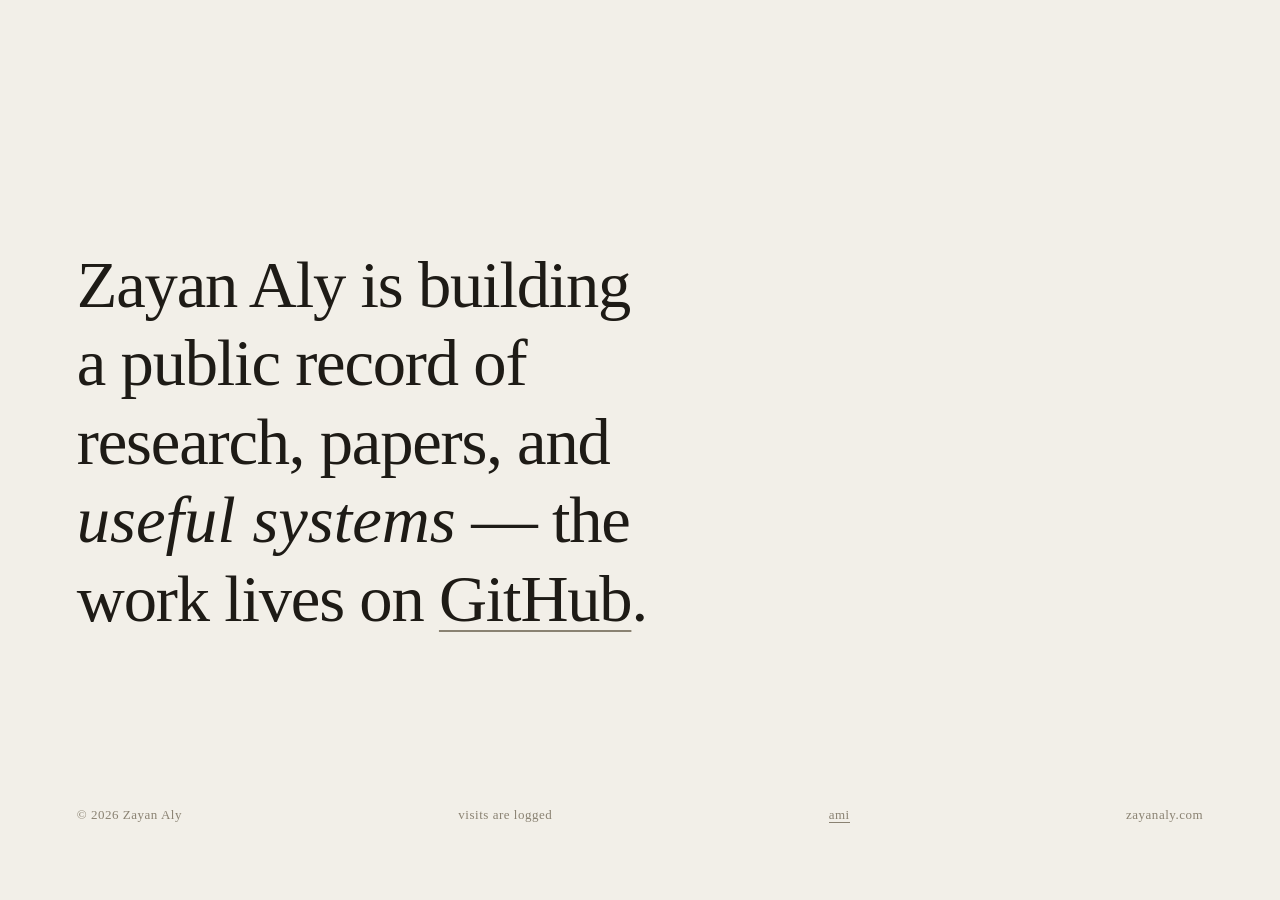
==== index.html @ f7b9f86f "Add discreet footer link to AMI portal Co-Authored-By: Claude Fable 5 <noreply@anthropic.com>" ====
<!DOCTYPE html>
<html lang="en">
<head>
  <meta charset="utf-8">
  <meta name="viewport" content="width=device-width, initial-scale=1">
  <meta name="theme-color" content="#f2efe8" media="(prefers-color-scheme: light)">
  <meta name="theme-color" content="#161411" media="(prefers-color-scheme: dark)">
  <meta name="description" content="Zayan Aly — a public record of research, papers, and useful systems.">
  <meta property="og:title" content="Zayan Aly">
  <meta property="og:description" content="A public record of research, papers, and useful systems.">
  <meta property="og:type" content="website">
  <meta property="og:url" content="https://zayanaly.com/">
  <meta property="og:image" content="https://zayanaly.com/og.png">
  <meta name="twitter:card" content="summary_large_image">
  <meta name="twitter:title" content="Zayan Aly">
  <meta name="twitter:description" content="A public record of research, papers, and useful systems.">
  <meta name="twitter:image" content="https://zayanaly.com/og.png">
  <link rel="canonical" href="https://zayanaly.com/">
  <link rel="icon" href="favicon.svg" type="image/svg+xml">
  <link rel="stylesheet" href="styles.css">
  <title>Zayan Aly</title>
</head>
<body>
  <main>
    <h1 class="sentence">Zayan Aly is building a public record of research, papers, and <em>useful&nbsp;systems</em> — the work lives on <a href="https://github.com/zayanaly">GitHub</a>.</h1>
  </main>
  <footer>
    <span>© 2026 Zayan Aly</span>
    <span>visits are logged</span>
    <span><a href="https://ami.zayanaly.workers.dev">ami</a></span>
    <span>zayanaly.com</span>
  </footer>
  <script data-goatcounter="https://zayanaly.goatcounter.com/count"
          async src="//gc.zgo.at/count.js"></script>
  <script>
    if (navigator.sendBeacon) {
      navigator.sendBeacon('https://zayanaly-visits.zayanaly.workers.dev/hit',
        JSON.stringify({ page: location.pathname, ref: document.referrer }));
    }
  </script>
</body>
</html>
---- styles.css ----
:root {
  --paper: #f2efe8;
  --ink: #1e1b16;
  --faint: #8a8272;
  --accent: #8c4a2f;
}

@media (prefers-color-scheme: dark) {
  :root {
    --paper: #161411;
    --ink: #e9e4d8;
    --faint: #7d7666;
    --accent: #d08a5f;
  }
}

* {
  margin: 0;
  box-sizing: border-box;
}

::selection {
  background: var(--accent);
  color: var(--paper);
}

body {
  min-height: 100svh;
  display: grid;
  grid-template-rows: 1fr auto;
  background: var(--paper);
  color: var(--ink);
  font-family: ui-serif, "Iowan Old Style", "Palatino Linotype", Palatino, Georgia, serif;
  padding: clamp(1.75rem, 6vw, 5rem);
  -webkit-font-smoothing: antialiased;
}

main {
  align-self: center;
}

.sentence {
  font-size: clamp(2rem, 5.2vw, 4.4rem);
  line-height: 1.18;
  letter-spacing: -0.018em;
  font-weight: 400;
  max-width: 22ch;
  text-wrap: balance;
}

.sentence em {
  font-style: italic;
  letter-spacing: 0;
}

.sentence a {
  color: inherit;
  text-decoration-line: underline;
  text-decoration-thickness: 0.035em;
  text-underline-offset: 0.14em;
  text-decoration-color: var(--faint);
  transition: color 0.25s ease, text-decoration-color 0.25s ease;
}

.sentence a:hover {
  color: var(--accent);
  text-decoration-color: var(--accent);
}

footer {
  display: flex;
  justify-content: space-between;
  gap: 1rem;
  font-size: 0.8125rem;
  letter-spacing: 0.04em;
  color: var(--faint);
}

footer a {
  color: inherit;
  text-decoration: none;
  border-bottom: 1px solid var(--faint);
  transition: color 0.25s ease, border-color 0.25s ease;
}

footer a:hover {
  color: var(--accent);
  border-color: var(--accent);
}
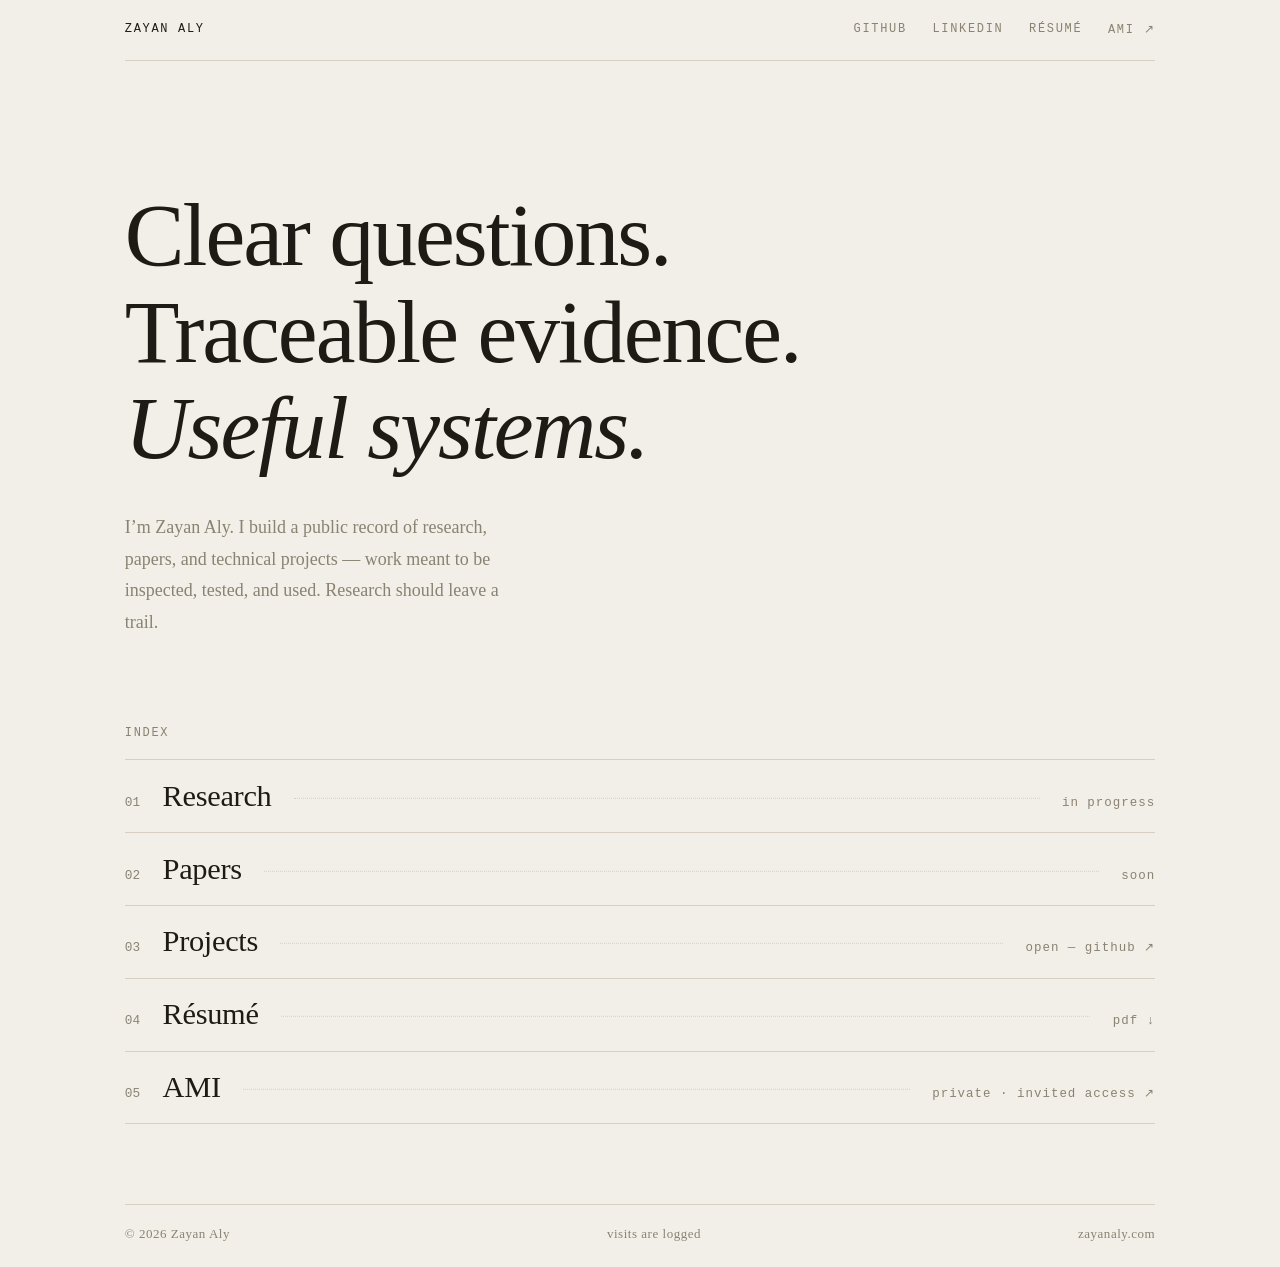
==== commit dff96a21: "Expand to editorial index page; add CV, LinkedIn, AMI links" ====
--- a/index.html
+++ b/index.html
@@ -21,13 +21,35 @@
   <title>Zayan Aly</title>
 </head>
 <body>
+  <header>
+    <span class="mono name">Zayan Aly</span>
+    <nav class="mono" aria-label="Main links">
+      <a href="https://github.com/zayanaly">GitHub</a>
+      <a href="https://www.linkedin.com/in/zayanaly/">LinkedIn</a>
+      <a href="cv.pdf">Résumé</a>
+      <a href="https://ami.zayanaly.workers.dev">AMI ↗</a>
+    </nav>
+  </header>
+
   <main>
-    <h1 class="sentence">Zayan Aly is building a public record of research, papers, and <em>useful&nbsp;systems</em> — the work lives on <a href="https://github.com/zayanaly">GitHub</a>.</h1>
+    <section class="hero">
+      <h1>Clear questions. Traceable evidence. <em>Useful systems.</em></h1>
+      <p>I’m Zayan Aly. I build a public record of research, papers, and technical projects — work meant to be inspected, tested, and used. Research should leave a trail.</p>
+    </section>
+
+    <section class="index" aria-label="Site index">
+      <span class="mono label">Index</span>
+      <div class="entry"><span class="num">01</span><span class="title">Research</span><span class="leader"></span><span class="status">in progress</span></div>
+      <div class="entry"><span class="num">02</span><span class="title">Papers</span><span class="leader"></span><span class="status">soon</span></div>
+      <a class="entry" href="https://github.com/zayanaly"><span class="num">03</span><span class="title">Projects</span><span class="leader"></span><span class="status">open — github ↗</span></a>
+      <a class="entry" href="cv.pdf"><span class="num">04</span><span class="title">Résumé</span><span class="leader"></span><span class="status">pdf ↓</span></a>
+      <a class="entry" href="https://ami.zayanaly.workers.dev"><span class="num">05</span><span class="title">AMI</span><span class="leader"></span><span class="status">private · invited access ↗</span></a>
+    </section>
   </main>
+
   <footer>
     <span>© 2026 Zayan Aly</span>
     <span>visits are logged</span>
-    <span><a href="https://ami.zayanaly.workers.dev">ami</a></span>
     <span>zayanaly.com</span>
   </footer>
   <script data-goatcounter="https://zayanaly.goatcounter.com/count"
--- a/styles.css
+++ b/styles.css
@@ -2,6 +2,7 @@
   --paper: #f2efe8;
   --ink: #1e1b16;
   --faint: #8a8272;
+  --rule: #d6cfc0;
   --accent: #8c4a2f;
 }
 
@@ -10,6 +11,7 @@
     --paper: #161411;
     --ink: #e9e4d8;
     --faint: #7d7666;
+    --rule: #2f2a22;
     --accent: #d08a5f;
   }
 }
@@ -25,20 +27,157 @@
 }
 
 body {
-  min-height: 100svh;
-  display: grid;
-  grid-template-rows: 1fr auto;
   background: var(--paper);
   color: var(--ink);
   font-family: ui-serif, "Iowan Old Style", "Palatino Linotype", Palatino, Georgia, serif;
-  padding: clamp(1.75rem, 6vw, 5rem);
   -webkit-font-smoothing: antialiased;
-}
-
-main {
-  align-self: center;
-}
-
+  padding: 0 clamp(1.5rem, 6vw, 5rem);
+  max-width: 74rem;
+  margin: 0 auto;
+}
+
+.mono {
+  font-family: ui-monospace, "SF Mono", Menlo, Consolas, monospace;
+  font-size: 0.75rem;
+  letter-spacing: 0.14em;
+  text-transform: uppercase;
+}
+
+header {
+  display: flex;
+  justify-content: space-between;
+  align-items: baseline;
+  gap: 1.5rem;
+  padding: 1.4rem 0;
+  border-bottom: 1px solid var(--rule);
+}
+
+header .name {
+  color: var(--ink);
+}
+
+header nav {
+  display: flex;
+  gap: 1.6rem;
+  flex-wrap: wrap;
+}
+
+header a {
+  color: var(--faint);
+  text-decoration: none;
+  transition: color 0.25s ease;
+}
+
+header a:hover {
+  color: var(--accent);
+}
+
+.hero {
+  padding: clamp(4rem, 14vh, 9rem) 0 clamp(3rem, 8vh, 5rem);
+}
+
+.hero h1 {
+  font-size: clamp(2.6rem, 7vw, 5.6rem);
+  line-height: 1.08;
+  letter-spacing: -0.022em;
+  font-weight: 400;
+  max-width: 18ch;
+  text-wrap: balance;
+}
+
+.hero h1 em {
+  font-style: italic;
+}
+
+.hero p {
+  margin-top: 2.2rem;
+  max-width: 44ch;
+  font-size: 1.125rem;
+  line-height: 1.75;
+  color: var(--faint);
+}
+
+.index {
+  padding: 1rem 0 5rem;
+}
+
+.index .label {
+  color: var(--faint);
+  display: block;
+  margin-bottom: 1.2rem;
+}
+
+.index .entry {
+  display: flex;
+  align-items: baseline;
+  gap: 1.4rem;
+  padding: 1.15rem 0;
+  border-top: 1px solid var(--rule);
+  color: inherit;
+  text-decoration: none;
+}
+
+.index .entry:last-child {
+  border-bottom: 1px solid var(--rule);
+}
+
+.entry .num {
+  font-family: ui-monospace, "SF Mono", Menlo, Consolas, monospace;
+  font-size: 0.8rem;
+  color: var(--faint);
+}
+
+.entry .title {
+  font-size: clamp(1.3rem, 2.6vw, 1.9rem);
+  letter-spacing: -0.01em;
+}
+
+.entry .leader {
+  flex: 1;
+  border-bottom: 1px dotted var(--rule);
+  transform: translateY(-0.45em);
+}
+
+.entry .status {
+  font-family: ui-monospace, "SF Mono", Menlo, Consolas, monospace;
+  font-size: 0.78rem;
+  letter-spacing: 0.08em;
+  color: var(--faint);
+}
+
+a.entry {
+  transition: color 0.25s ease;
+}
+
+a.entry:hover .title,
+a.entry:hover .status {
+  color: var(--accent);
+}
+
+footer {
+  display: flex;
+  justify-content: space-between;
+  gap: 1rem;
+  padding: 1.3rem 0 1.6rem;
+  border-top: 1px solid var(--rule);
+  font-size: 0.8125rem;
+  letter-spacing: 0.04em;
+  color: var(--faint);
+}
+
+footer a {
+  color: inherit;
+  text-decoration: none;
+  border-bottom: 1px solid var(--faint);
+  transition: color 0.25s ease, border-color 0.25s ease;
+}
+
+footer a:hover {
+  color: var(--accent);
+  border-color: var(--accent);
+}
+
+/* 404 page */
 .sentence {
   font-size: clamp(2rem, 5.2vw, 4.4rem);
   line-height: 1.18;
@@ -46,11 +185,11 @@
   font-weight: 400;
   max-width: 22ch;
   text-wrap: balance;
+  padding: clamp(4rem, 20vh, 10rem) 0;
 }
 
 .sentence em {
   font-style: italic;
-  letter-spacing: 0;
 }
 
 .sentence a {
@@ -66,24 +205,3 @@
   color: var(--accent);
   text-decoration-color: var(--accent);
 }
-
-footer {
-  display: flex;
-  justify-content: space-between;
-  gap: 1rem;
-  font-size: 0.8125rem;
-  letter-spacing: 0.04em;
-  color: var(--faint);
-}
-
-footer a {
-  color: inherit;
-  text-decoration: none;
-  border-bottom: 1px solid var(--faint);
-  transition: color 0.25s ease, border-color 0.25s ease;
-}
-
-footer a:hover {
-  color: var(--accent);
-  border-color: var(--accent);
-}
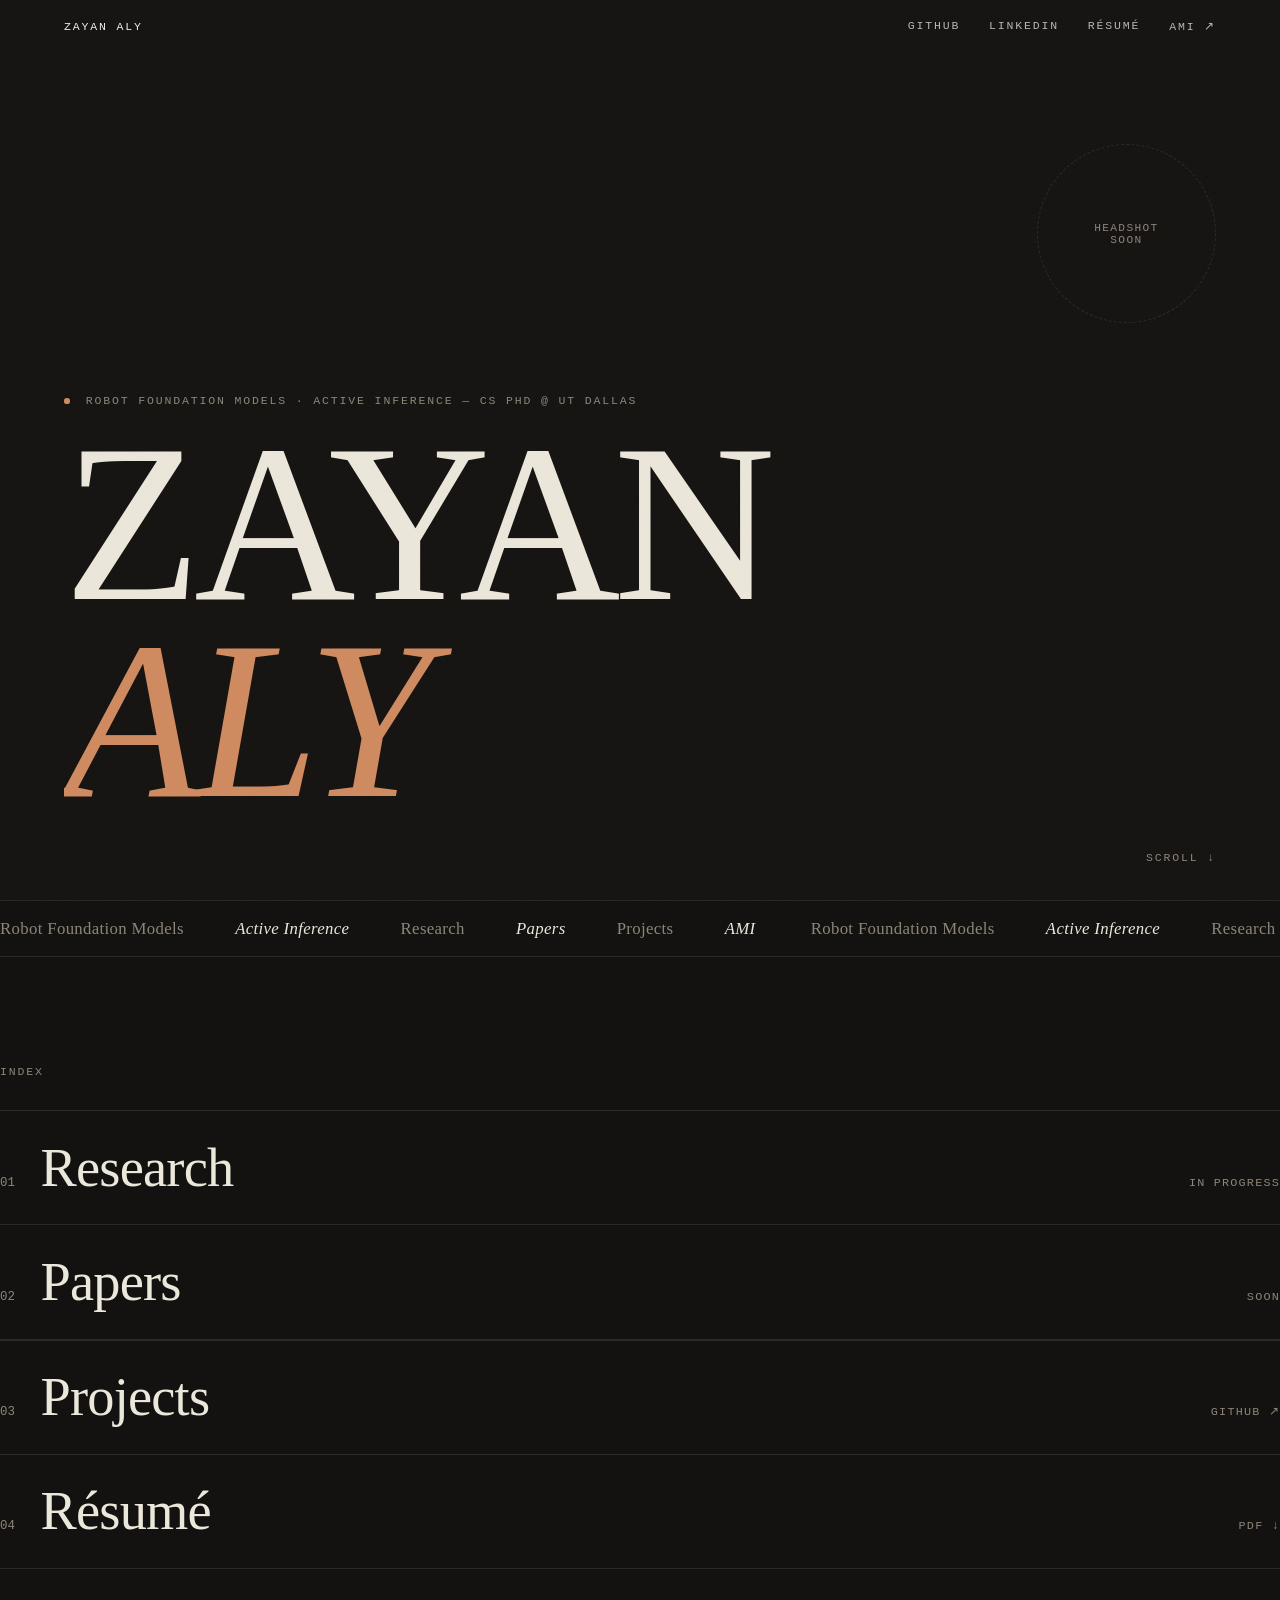
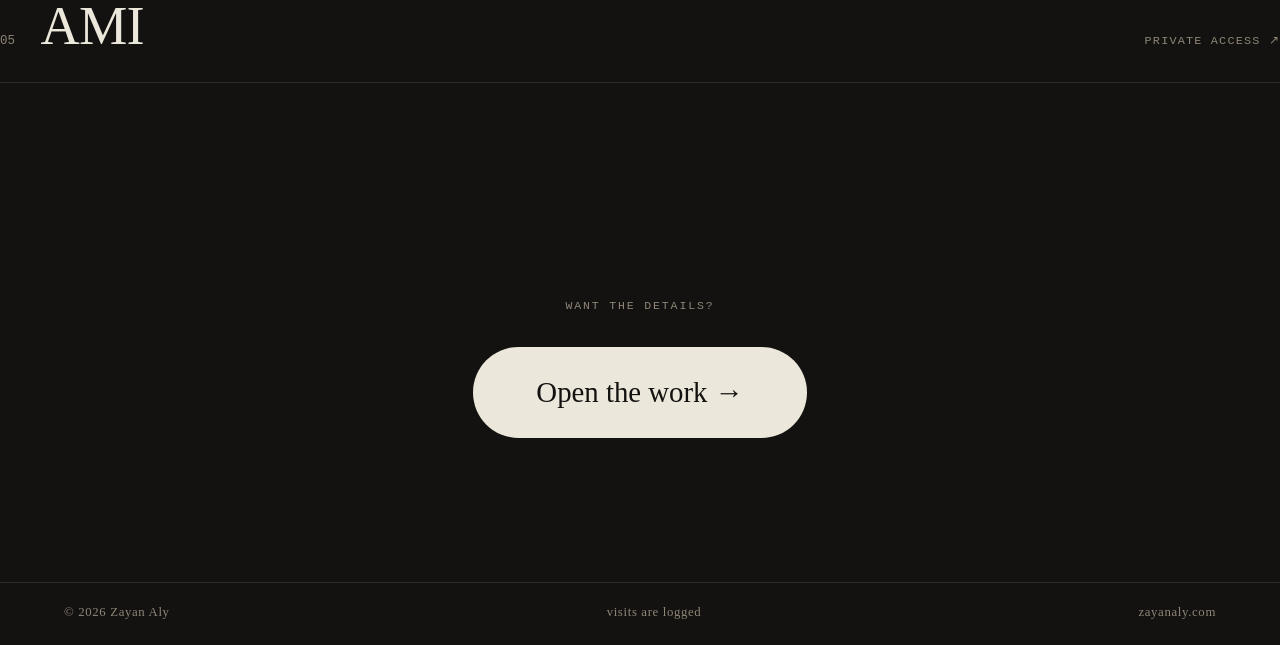
==== commit 8fcdc9cd: "Bold modern redesign: viewport-scale name, fluid animations, updated role line" ====
--- a/index.html
+++ b/index.html
@@ -3,17 +3,16 @@
 <head>
   <meta charset="utf-8">
   <meta name="viewport" content="width=device-width, initial-scale=1">
-  <meta name="theme-color" content="#f2efe8" media="(prefers-color-scheme: light)">
-  <meta name="theme-color" content="#161411" media="(prefers-color-scheme: dark)">
-  <meta name="description" content="Zayan Aly — a public record of research, papers, and useful systems.">
+  <meta name="theme-color" content="#141210">
+  <meta name="description" content="Zayan Aly — robot foundation models and active inference. CS PhD @ UT Dallas.">
   <meta property="og:title" content="Zayan Aly">
-  <meta property="og:description" content="A public record of research, papers, and useful systems.">
+  <meta property="og:description" content="Robot foundation models · active inference — CS PhD @ UT Dallas.">
   <meta property="og:type" content="website">
   <meta property="og:url" content="https://zayanaly.com/">
   <meta property="og:image" content="https://zayanaly.com/og.png">
   <meta name="twitter:card" content="summary_large_image">
   <meta name="twitter:title" content="Zayan Aly">
-  <meta name="twitter:description" content="A public record of research, papers, and useful systems.">
+  <meta name="twitter:description" content="Robot foundation models · active inference — CS PhD @ UT Dallas.">
   <meta name="twitter:image" content="https://zayanaly.com/og.png">
   <link rel="canonical" href="https://zayanaly.com/">
   <link rel="icon" href="favicon.svg" type="image/svg+xml">
@@ -22,28 +21,45 @@
 </head>
 <body>
   <header>
-    <span class="mono name">Zayan Aly</span>
+    <span class="mono">Zayan Aly</span>
     <nav class="mono" aria-label="Main links">
       <a href="https://github.com/zayanaly">GitHub</a>
       <a href="https://www.linkedin.com/in/zayanaly/">LinkedIn</a>
       <a href="cv.pdf">Résumé</a>
-      <a href="https://ami.zayanaly.workers.dev">AMI ↗</a>
+      <a href="https://ami.zayanaly.com">AMI ↗</a>
     </nav>
   </header>
 
   <main>
-    <section class="hero">
-      <h1>Clear questions. Traceable evidence. <em>Useful systems.</em></h1>
-      <p>I’m Zayan Aly. I build a public record of research, papers, and technical projects — work meant to be inspected, tested, and used. Research should leave a trail.</p>
+    <section class="hero wrap">
+      <div class="headshot" aria-hidden="true"><span>headshot<br>soon</span></div>
+      <p class="role mono"><span class="dot"></span> Robot Foundation Models · Active Inference — CS PhD @ UT Dallas</p>
+      <h1 class="big">
+        <span class="line"><span>Zayan</span></span>
+        <span class="line"><span>Aly</span></span>
+      </h1>
+      <div class="meta mono"><span></span><span>scroll ↓</span></div>
     </section>
 
-    <section class="index" aria-label="Site index">
-      <span class="mono label">Index</span>
+    <div class="marquee" aria-hidden="true">
+      <div class="track">
+        <span>Robot Foundation Models</span><span><em>Active Inference</em></span><span>Research</span><span><em>Papers</em></span><span>Projects</span><span><em>AMI</em></span>
+        <span>Robot Foundation Models</span><span><em>Active Inference</em></span><span>Research</span><span><em>Papers</em></span><span>Projects</span><span><em>AMI</em></span>
+      </div>
+    </div>
+
+    <section class="index wrap" aria-label="Site index">
+      <span class="label mono">Index</span>
       <div class="entry"><span class="num">01</span><span class="title">Research</span><span class="leader"></span><span class="status">in progress</span></div>
       <div class="entry"><span class="num">02</span><span class="title">Papers</span><span class="leader"></span><span class="status">soon</span></div>
-      <a class="entry" href="https://github.com/zayanaly"><span class="num">03</span><span class="title">Projects</span><span class="leader"></span><span class="status">open — github ↗</span></a>
+      <a class="entry" href="https://github.com/zayanaly"><span class="num">03</span><span class="title">Projects</span><span class="leader"></span><span class="status">github ↗</span></a>
       <a class="entry" href="cv.pdf"><span class="num">04</span><span class="title">Résumé</span><span class="leader"></span><span class="status">pdf ↓</span></a>
-      <a class="entry" href="https://ami.zayanaly.workers.dev"><span class="num">05</span><span class="title">AMI</span><span class="leader"></span><span class="status">private · invited access ↗</span></a>
+      <a class="entry" href="https://ami.zayanaly.com"><span class="num">05</span><span class="title">AMI</span><span class="leader"></span><span class="status">private access ↗</span></a>
+    </section>
+
+    <section class="cta">
+      <span class="mono">Want the details?</span>
+      <a class="btn" href="https://github.com/zayanaly" id="magnet">Open the work →</a>
     </section>
   </main>
 
@@ -52,6 +68,26 @@
     <span>visits are logged</span>
     <span>zayanaly.com</span>
   </footer>
+
+  <script>
+    const io = new IntersectionObserver((es) => es.forEach((e) => {
+      if (e.isIntersecting) {
+        e.target.style.transitionDelay = `${(e.target.dataset.i % 6) * 70}ms`;
+        e.target.classList.add('in');
+        io.unobserve(e.target);
+      }
+    }), { threshold: 0.15 });
+    document.querySelectorAll('.entry').forEach((el, i) => { el.dataset.i = i; io.observe(el); });
+
+    const btn = document.getElementById('magnet');
+    if (btn && matchMedia('(pointer:fine)').matches) {
+      btn.addEventListener('mousemove', (e) => {
+        const r = btn.getBoundingClientRect();
+        btn.style.transform = `translate(${(e.clientX - r.left - r.width / 2) * .25}px, ${(e.clientY - r.top - r.height / 2) * .35}px)`;
+      });
+      btn.addEventListener('mouseleave', () => { btn.style.transform = ''; });
+    }
+  </script>
   <script data-goatcounter="https://zayanaly.goatcounter.com/count"
           async src="//gc.zgo.at/count.js"></script>
   <script>
--- a/styles.css
+++ b/styles.css
@@ -1,196 +1,145 @@
 :root {
-  --paper: #f2efe8;
-  --ink: #1e1b16;
-  --faint: #8a8272;
-  --rule: #d6cfc0;
-  --accent: #8c4a2f;
+  --bg: #141210;
+  --ink: #ece7db;
+  --faint: #8d8578;
+  --rule: #2c2823;
+  --accent: #d08a5f;
+  --ease: cubic-bezier(0.16, 1, 0.3, 1);
 }
 
-@media (prefers-color-scheme: dark) {
-  :root {
-    --paper: #161411;
-    --ink: #e9e4d8;
-    --faint: #7d7666;
-    --rule: #2f2a22;
-    --accent: #d08a5f;
-  }
-}
+* { margin: 0; box-sizing: border-box; }
 
-* {
-  margin: 0;
-  box-sizing: border-box;
-}
+::selection { background: var(--accent); color: var(--bg); }
 
-::selection {
-  background: var(--accent);
-  color: var(--paper);
-}
+html { scroll-behavior: smooth; }
 
 body {
-  background: var(--paper);
+  background: var(--bg);
   color: var(--ink);
   font-family: ui-serif, "Iowan Old Style", "Palatino Linotype", Palatino, Georgia, serif;
   -webkit-font-smoothing: antialiased;
-  padding: 0 clamp(1.5rem, 6vw, 5rem);
-  max-width: 74rem;
-  margin: 0 auto;
+  overflow-x: hidden;
+}
+
+body::after {
+  content: ""; position: fixed; inset: 0; pointer-events: none; z-index: 99; opacity: .04;
+  background-image: url("data:image/svg+xml,%3Csvg xmlns='http://www.w3.org/2000/svg' width='120' height='120'%3E%3Cfilter id='n'%3E%3CfeTurbulence type='fractalNoise' baseFrequency='0.9' numOctaves='2'/%3E%3C/filter%3E%3Crect width='120' height='120' filter='url(%23n)'/%3E%3C/svg%3E");
 }
 
 .mono {
   font-family: ui-monospace, "SF Mono", Menlo, Consolas, monospace;
-  font-size: 0.75rem;
-  letter-spacing: 0.14em;
+  font-size: .72rem; letter-spacing: .16em; text-transform: uppercase;
+}
+
+.wrap { padding: 0 clamp(1.25rem, 5vw, 4rem); max-width: 100rem; margin: 0 auto; }
+
+header {
+  position: fixed; top: 0; left: 0; right: 0; z-index: 10;
+  display: flex; justify-content: space-between; align-items: center;
+  padding: 1.2rem clamp(1.25rem, 5vw, 4rem);
+  mix-blend-mode: difference; color: #fff;
+}
+
+header a { color: inherit; text-decoration: none; opacity: .75; transition: opacity .3s; }
+header a:hover { opacity: 1; }
+header nav { display: flex; gap: 1.8rem; flex-wrap: wrap; }
+
+.hero { min-height: 100svh; display: grid; align-content: end; padding-bottom: 4vh; position: relative; }
+.hero .role { display: flex; gap: 1rem; align-items: center; color: var(--faint); margin-bottom: 2vh; }
+.hero .dot { width: .5em; height: .5em; border-radius: 50%; background: var(--accent); animation: pulse 2.4s infinite; flex-shrink: 0; }
+
+@keyframes pulse { 50% { opacity: .35; } }
+
+.big {
+  font-size: clamp(4rem, 17.5vw, 19rem);
+  line-height: .88; letter-spacing: -0.03em; font-weight: 400;
   text-transform: uppercase;
 }
 
-header {
-  display: flex;
-  justify-content: space-between;
-  align-items: baseline;
-  gap: 1.5rem;
-  padding: 1.4rem 0;
-  border-bottom: 1px solid var(--rule);
+.big .line { display: block; overflow: hidden; }
+.big .line > span { display: block; transform: translateY(115%); animation: rise 1.1s var(--ease) forwards; }
+.big .line:nth-child(2) > span { animation-delay: .12s; color: var(--accent); font-style: italic; }
+
+@keyframes rise { to { transform: translateY(0); } }
+
+.hero .meta { display: flex; justify-content: space-between; align-items: baseline; margin-top: 3.5vh; color: var(--faint); flex-wrap: wrap; gap: 1rem; }
+
+.headshot {
+  position: absolute; right: clamp(1.25rem, 5vw, 4rem); top: 16vh;
+  width: clamp(6rem, 14vw, 12rem); aspect-ratio: 1; border-radius: 50%;
+  border: 1px dashed var(--rule); display: grid; place-items: center;
+  color: var(--faint); font-size: .7rem; letter-spacing: .12em; text-transform: uppercase;
+  font-family: ui-monospace, Menlo, monospace; text-align: center;
+  animation: fadein 1.6s .6s var(--ease) backwards;
 }
 
-header .name {
-  color: var(--ink);
+@keyframes fadein { from { opacity: 0; transform: translateY(20px); } }
+
+.marquee { border-block: 1px solid var(--rule); padding: 1.1rem 0; overflow: hidden; white-space: nowrap; }
+.marquee .track { display: inline-block; animation: slide 28s linear infinite; }
+.marquee:hover .track { animation-play-state: paused; }
+.marquee span { font-size: 1.05rem; letter-spacing: .02em; color: var(--faint); padding-right: 3.2rem; }
+.marquee em { color: var(--ink); font-style: italic; }
+
+@keyframes slide { to { transform: translateX(-50%); } }
+
+.index { padding: 12vh 0 10vh; }
+.index .label { color: var(--faint); display: block; margin-bottom: 2rem; }
+
+.entry {
+  display: flex; align-items: baseline; gap: 1.6rem;
+  padding: 1.6rem 0; border-top: 1px solid var(--rule);
+  color: inherit; text-decoration: none; position: relative;
+  opacity: 0; transform: translateY(28px);
+  transition: opacity .9s var(--ease), transform .9s var(--ease), padding-left .45s var(--ease);
 }
 
-header nav {
-  display: flex;
-  gap: 1.6rem;
-  flex-wrap: wrap;
+.entry.in { opacity: 1; transform: none; }
+.entry:last-of-type { border-bottom: 1px solid var(--rule); }
+.entry .num { font-family: ui-monospace, Menlo, monospace; font-size: .78rem; color: var(--faint); }
+.entry .title { font-size: clamp(1.8rem, 4.6vw, 3.4rem); letter-spacing: -0.015em; transition: color .35s; }
+.entry .leader { flex: 1; }
+.entry .status { font-family: ui-monospace, Menlo, monospace; font-size: .74rem; letter-spacing: .1em; color: var(--faint); text-transform: uppercase; transition: color .35s; }
+
+a.entry:hover { padding-left: 1.2rem; }
+a.entry:hover .title, a.entry:hover .status { color: var(--accent); }
+
+a.entry::before {
+  content: "→"; position: absolute; left: -1.4rem; opacity: 0; color: var(--accent);
+  transition: opacity .35s var(--ease), left .35s var(--ease);
 }
 
-header a {
-  color: var(--faint);
-  text-decoration: none;
-  transition: color 0.25s ease;
+a.entry:hover::before { left: -0.2rem; opacity: 1; }
+
+.cta { padding: 14vh 0 16vh; text-align: center; }
+.cta .mono { color: var(--faint); display: block; margin-bottom: 2.2rem; }
+
+.btn {
+  display: inline-block; font-size: clamp(1.2rem, 2.6vw, 1.8rem);
+  color: var(--bg); background: var(--ink); text-decoration: none;
+  padding: 1em 2.2em; border-radius: 99em;
+  transition: background .4s var(--ease), transform .3s var(--ease);
+  will-change: transform;
 }
 
-header a:hover {
-  color: var(--accent);
-}
-
-.hero {
-  padding: clamp(4rem, 14vh, 9rem) 0 clamp(3rem, 8vh, 5rem);
-}
-
-.hero h1 {
-  font-size: clamp(2.6rem, 7vw, 5.6rem);
-  line-height: 1.08;
-  letter-spacing: -0.022em;
-  font-weight: 400;
-  max-width: 18ch;
-  text-wrap: balance;
-}
-
-.hero h1 em {
-  font-style: italic;
-}
-
-.hero p {
-  margin-top: 2.2rem;
-  max-width: 44ch;
-  font-size: 1.125rem;
-  line-height: 1.75;
-  color: var(--faint);
-}
-
-.index {
-  padding: 1rem 0 5rem;
-}
-
-.index .label {
-  color: var(--faint);
-  display: block;
-  margin-bottom: 1.2rem;
-}
-
-.index .entry {
-  display: flex;
-  align-items: baseline;
-  gap: 1.4rem;
-  padding: 1.15rem 0;
-  border-top: 1px solid var(--rule);
-  color: inherit;
-  text-decoration: none;
-}
-
-.index .entry:last-child {
-  border-bottom: 1px solid var(--rule);
-}
-
-.entry .num {
-  font-family: ui-monospace, "SF Mono", Menlo, Consolas, monospace;
-  font-size: 0.8rem;
-  color: var(--faint);
-}
-
-.entry .title {
-  font-size: clamp(1.3rem, 2.6vw, 1.9rem);
-  letter-spacing: -0.01em;
-}
-
-.entry .leader {
-  flex: 1;
-  border-bottom: 1px dotted var(--rule);
-  transform: translateY(-0.45em);
-}
-
-.entry .status {
-  font-family: ui-monospace, "SF Mono", Menlo, Consolas, monospace;
-  font-size: 0.78rem;
-  letter-spacing: 0.08em;
-  color: var(--faint);
-}
-
-a.entry {
-  transition: color 0.25s ease;
-}
-
-a.entry:hover .title,
-a.entry:hover .status {
-  color: var(--accent);
-}
+.btn:hover { background: var(--accent); }
 
 footer {
-  display: flex;
-  justify-content: space-between;
-  gap: 1rem;
-  padding: 1.3rem 0 1.6rem;
+  display: flex; justify-content: space-between; gap: 1rem; flex-wrap: wrap;
+  padding: 1.4rem clamp(1.25rem, 5vw, 4rem);
   border-top: 1px solid var(--rule);
-  font-size: 0.8125rem;
-  letter-spacing: 0.04em;
-  color: var(--faint);
-}
-
-footer a {
-  color: inherit;
-  text-decoration: none;
-  border-bottom: 1px solid var(--faint);
-  transition: color 0.25s ease, border-color 0.25s ease;
-}
-
-footer a:hover {
-  color: var(--accent);
-  border-color: var(--accent);
+  font-size: .8rem; letter-spacing: .05em; color: var(--faint);
 }
 
 /* 404 page */
 .sentence {
   font-size: clamp(2rem, 5.2vw, 4.4rem);
-  line-height: 1.18;
-  letter-spacing: -0.018em;
-  font-weight: 400;
-  max-width: 22ch;
-  text-wrap: balance;
-  padding: clamp(4rem, 20vh, 10rem) 0;
+  line-height: 1.18; letter-spacing: -0.018em; font-weight: 400;
+  max-width: 22ch; text-wrap: balance;
+  padding: clamp(6rem, 25vh, 14rem) clamp(1.25rem, 5vw, 4rem) 4rem;
 }
 
-.sentence em {
-  font-style: italic;
-}
+.sentence em { font-style: italic; }
 
 .sentence a {
   color: inherit;
@@ -201,7 +150,10 @@
   transition: color 0.25s ease, text-decoration-color 0.25s ease;
 }
 
-.sentence a:hover {
-  color: var(--accent);
-  text-decoration-color: var(--accent);
+.sentence a:hover { color: var(--accent); text-decoration-color: var(--accent); }
+
+@media (prefers-reduced-motion: reduce) {
+  *, *::before, *::after { animation: none !important; transition: none !important; }
+  .entry { opacity: 1; transform: none; }
+  .big .line > span { transform: none; }
 }
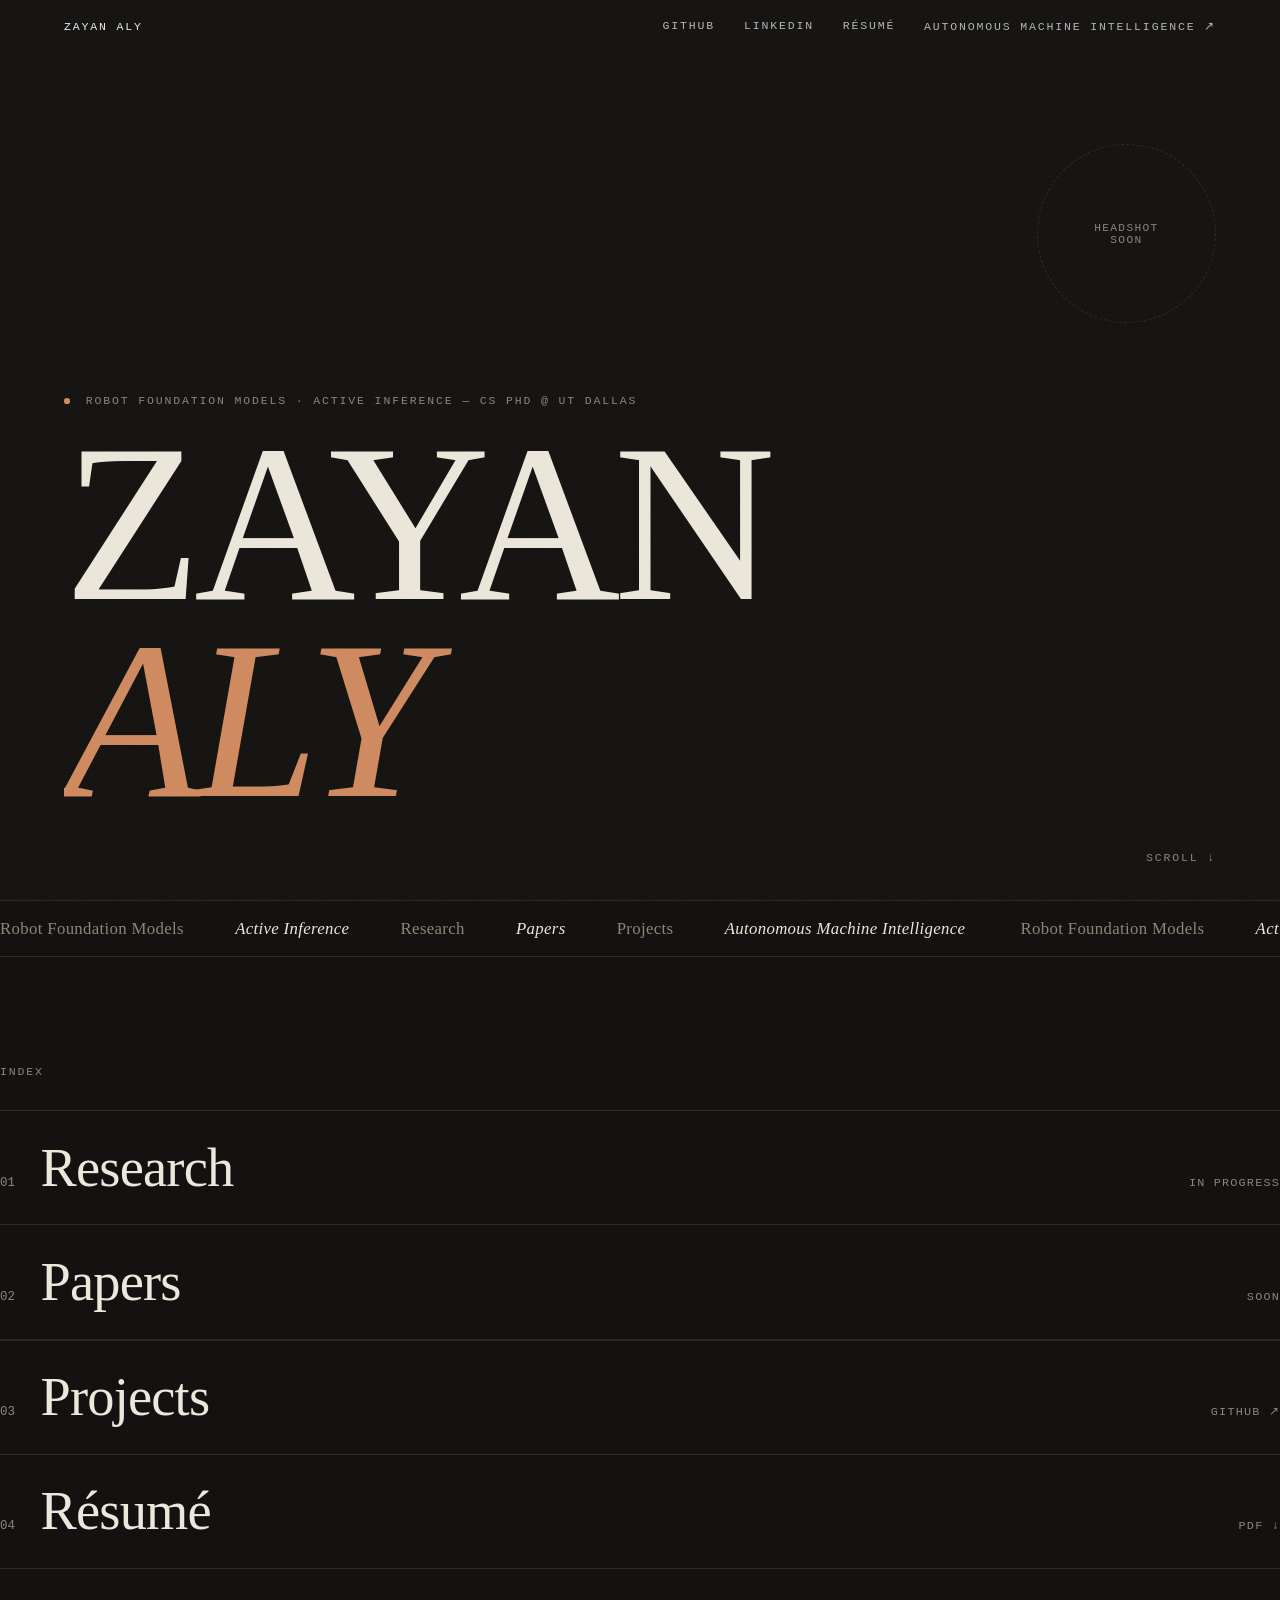
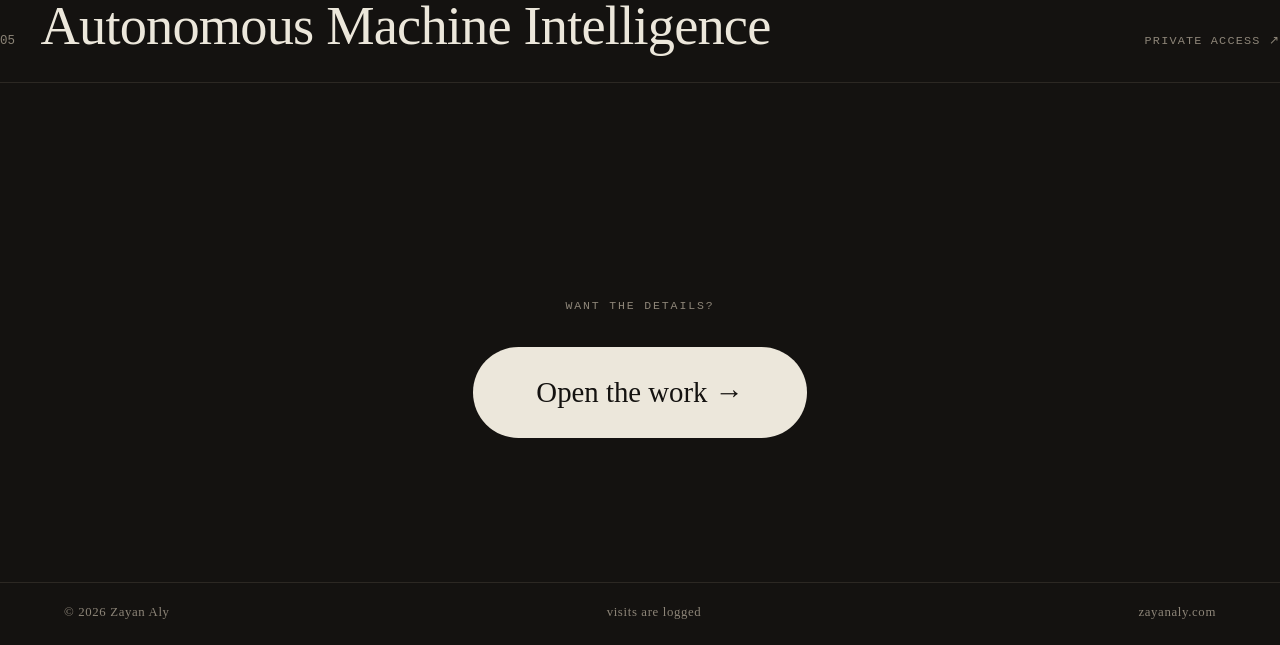
==== commit 8610bea2: "Spell out Autonomous Machine Intelligence" ====
--- a/index.html
+++ b/index.html
@@ -26,7 +26,7 @@
       <a href="https://github.com/zayanaly">GitHub</a>
       <a href="https://www.linkedin.com/in/zayanaly/">LinkedIn</a>
       <a href="cv.pdf">Résumé</a>
-      <a href="https://ami.zayanaly.com">AMI ↗</a>
+      <a href="https://ami.zayanaly.com">Autonomous Machine Intelligence ↗</a>
     </nav>
   </header>
 
@@ -43,8 +43,8 @@
 
     <div class="marquee" aria-hidden="true">
       <div class="track">
-        <span>Robot Foundation Models</span><span><em>Active Inference</em></span><span>Research</span><span><em>Papers</em></span><span>Projects</span><span><em>AMI</em></span>
-        <span>Robot Foundation Models</span><span><em>Active Inference</em></span><span>Research</span><span><em>Papers</em></span><span>Projects</span><span><em>AMI</em></span>
+        <span>Robot Foundation Models</span><span><em>Active Inference</em></span><span>Research</span><span><em>Papers</em></span><span>Projects</span><span><em>Autonomous Machine Intelligence</em></span>
+        <span>Robot Foundation Models</span><span><em>Active Inference</em></span><span>Research</span><span><em>Papers</em></span><span>Projects</span><span><em>Autonomous Machine Intelligence</em></span>
       </div>
     </div>
 
@@ -54,7 +54,7 @@
       <div class="entry"><span class="num">02</span><span class="title">Papers</span><span class="leader"></span><span class="status">soon</span></div>
       <a class="entry" href="https://github.com/zayanaly"><span class="num">03</span><span class="title">Projects</span><span class="leader"></span><span class="status">github ↗</span></a>
       <a class="entry" href="cv.pdf"><span class="num">04</span><span class="title">Résumé</span><span class="leader"></span><span class="status">pdf ↓</span></a>
-      <a class="entry" href="https://ami.zayanaly.com"><span class="num">05</span><span class="title">AMI</span><span class="leader"></span><span class="status">private access ↗</span></a>
+      <a class="entry" href="https://ami.zayanaly.com"><span class="num">05</span><span class="title">Autonomous Machine Intelligence</span><span class="leader"></span><span class="status">private access ↗</span></a>
     </section>
 
     <section class="cta">
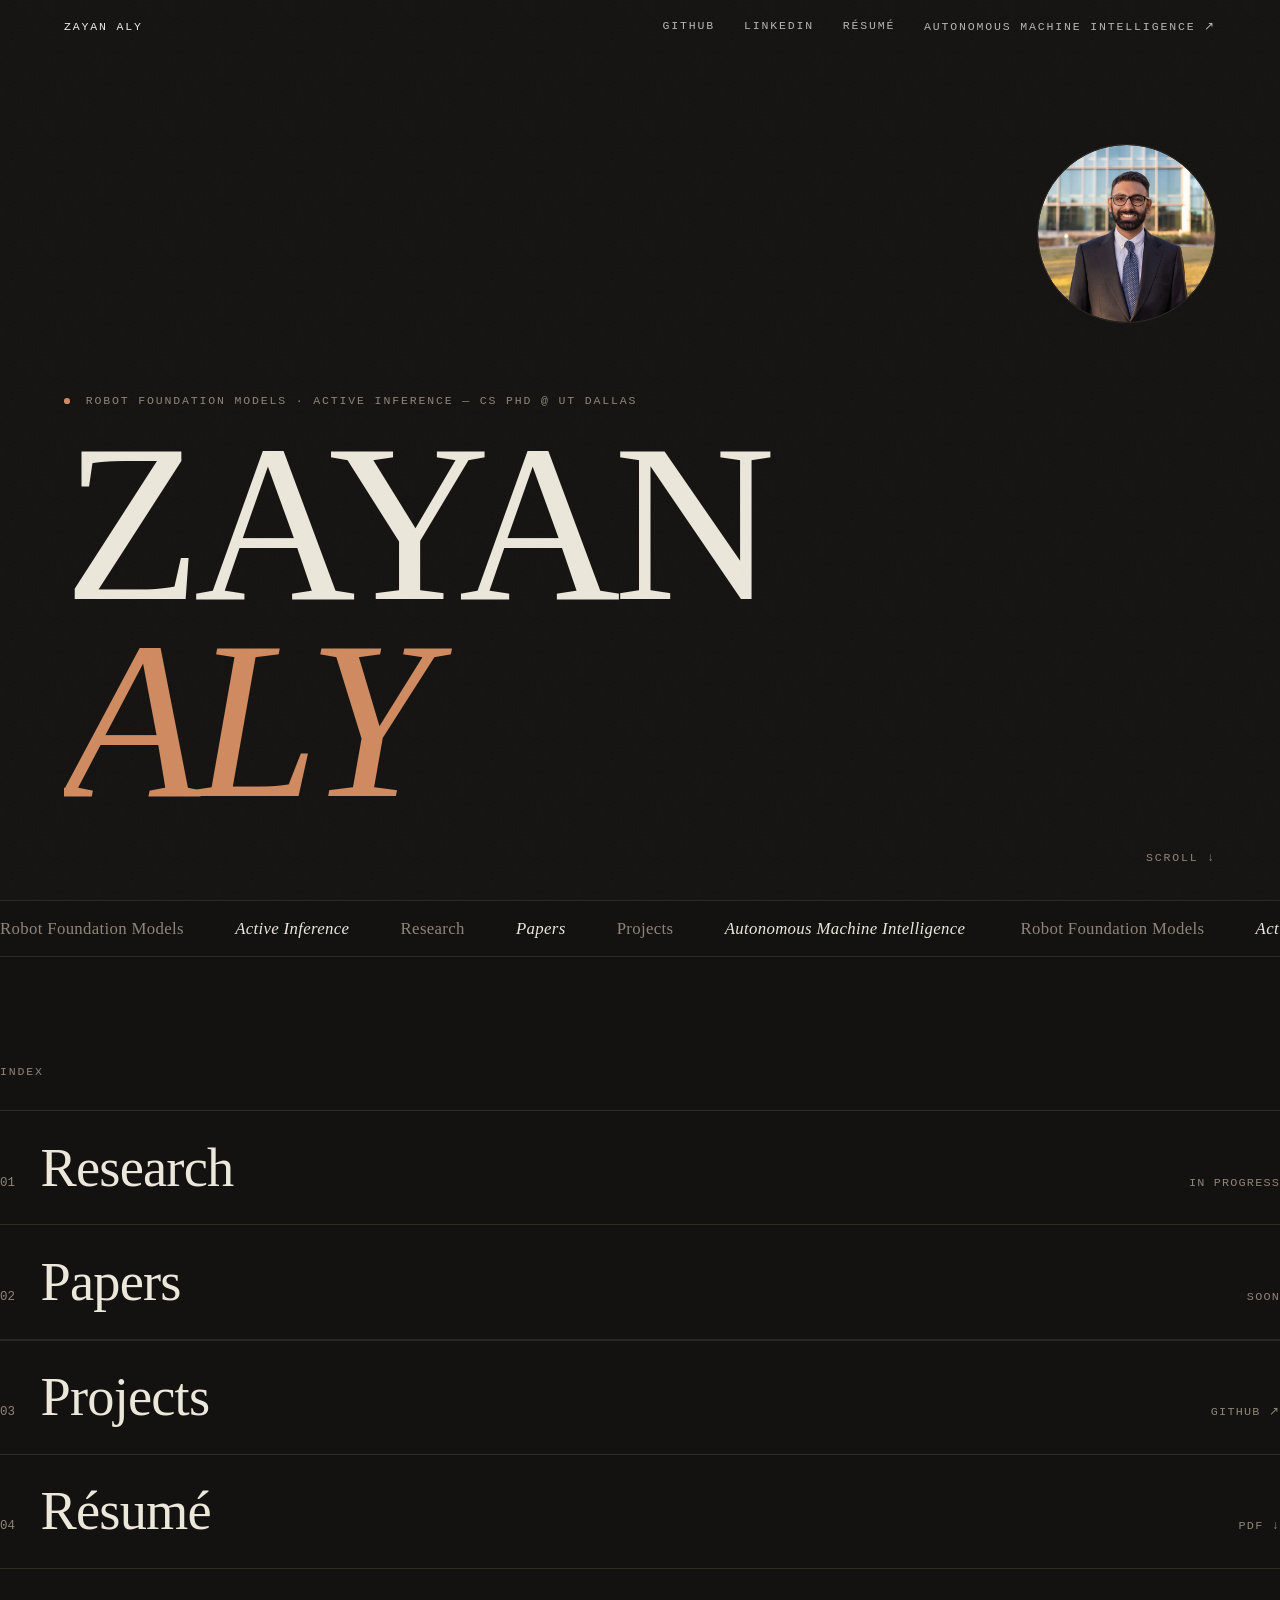
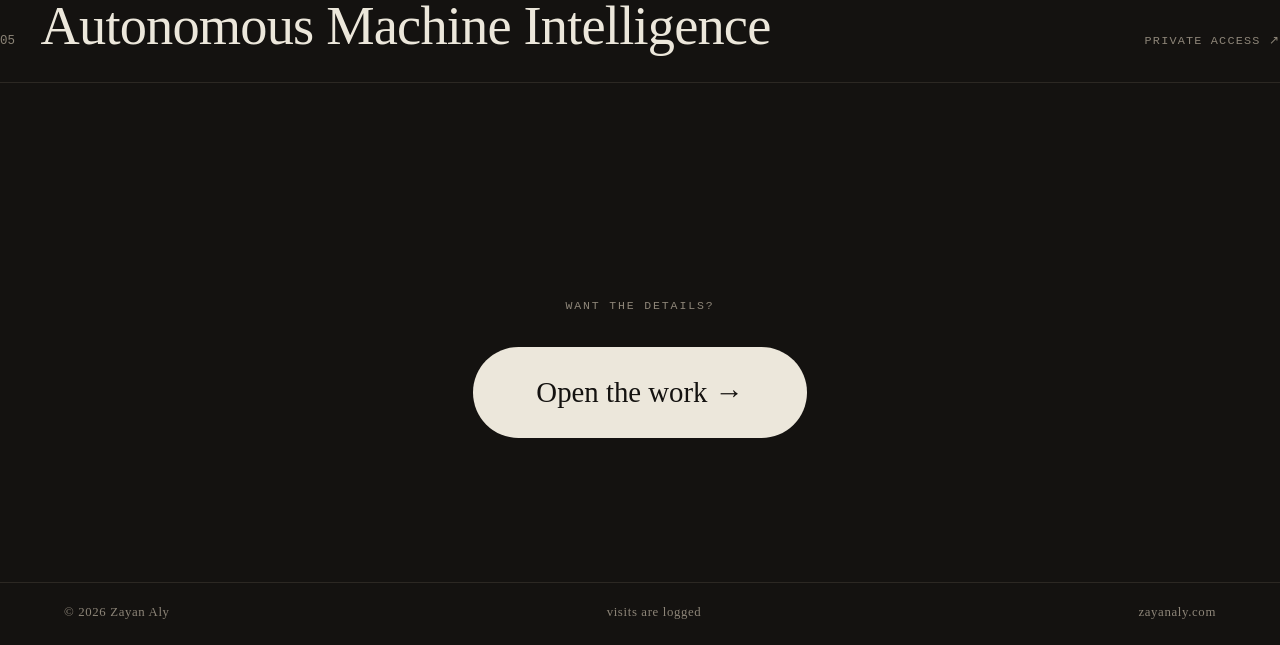
==== commit 7b5420a2: "Add headshot to hero" ====
--- a/index.html
+++ b/index.html
@@ -32,7 +32,7 @@
 
   <main>
     <section class="hero wrap">
-      <div class="headshot" aria-hidden="true"><span>headshot<br>soon</span></div>
+      <div class="headshot"><img src="headshot.jpg" alt="Zayan Aly" width="640" height="640"></div>
       <p class="role mono"><span class="dot"></span> Robot Foundation Models · Active Inference — CS PhD @ UT Dallas</p>
       <h1 class="big">
         <span class="line"><span>Zayan</span></span>
--- a/styles.css
+++ b/styles.css
@@ -67,11 +67,18 @@
 .headshot {
   position: absolute; right: clamp(1.25rem, 5vw, 4rem); top: 16vh;
   width: clamp(6rem, 14vw, 12rem); aspect-ratio: 1; border-radius: 50%;
-  border: 1px dashed var(--rule); display: grid; place-items: center;
-  color: var(--faint); font-size: .7rem; letter-spacing: .12em; text-transform: uppercase;
-  font-family: ui-monospace, Menlo, monospace; text-align: center;
+  border: 1px solid var(--rule); overflow: hidden;
   animation: fadein 1.6s .6s var(--ease) backwards;
 }
+
+.headshot img {
+  display: block; width: 100%; height: 100%;
+  object-fit: cover; border-radius: 50%;
+  filter: saturate(.92);
+  transition: filter .5s var(--ease), transform .5s var(--ease);
+}
+
+.headshot:hover img { filter: saturate(1.05); transform: scale(1.04); }
 
 @keyframes fadein { from { opacity: 0; transform: translateY(20px); } }
 
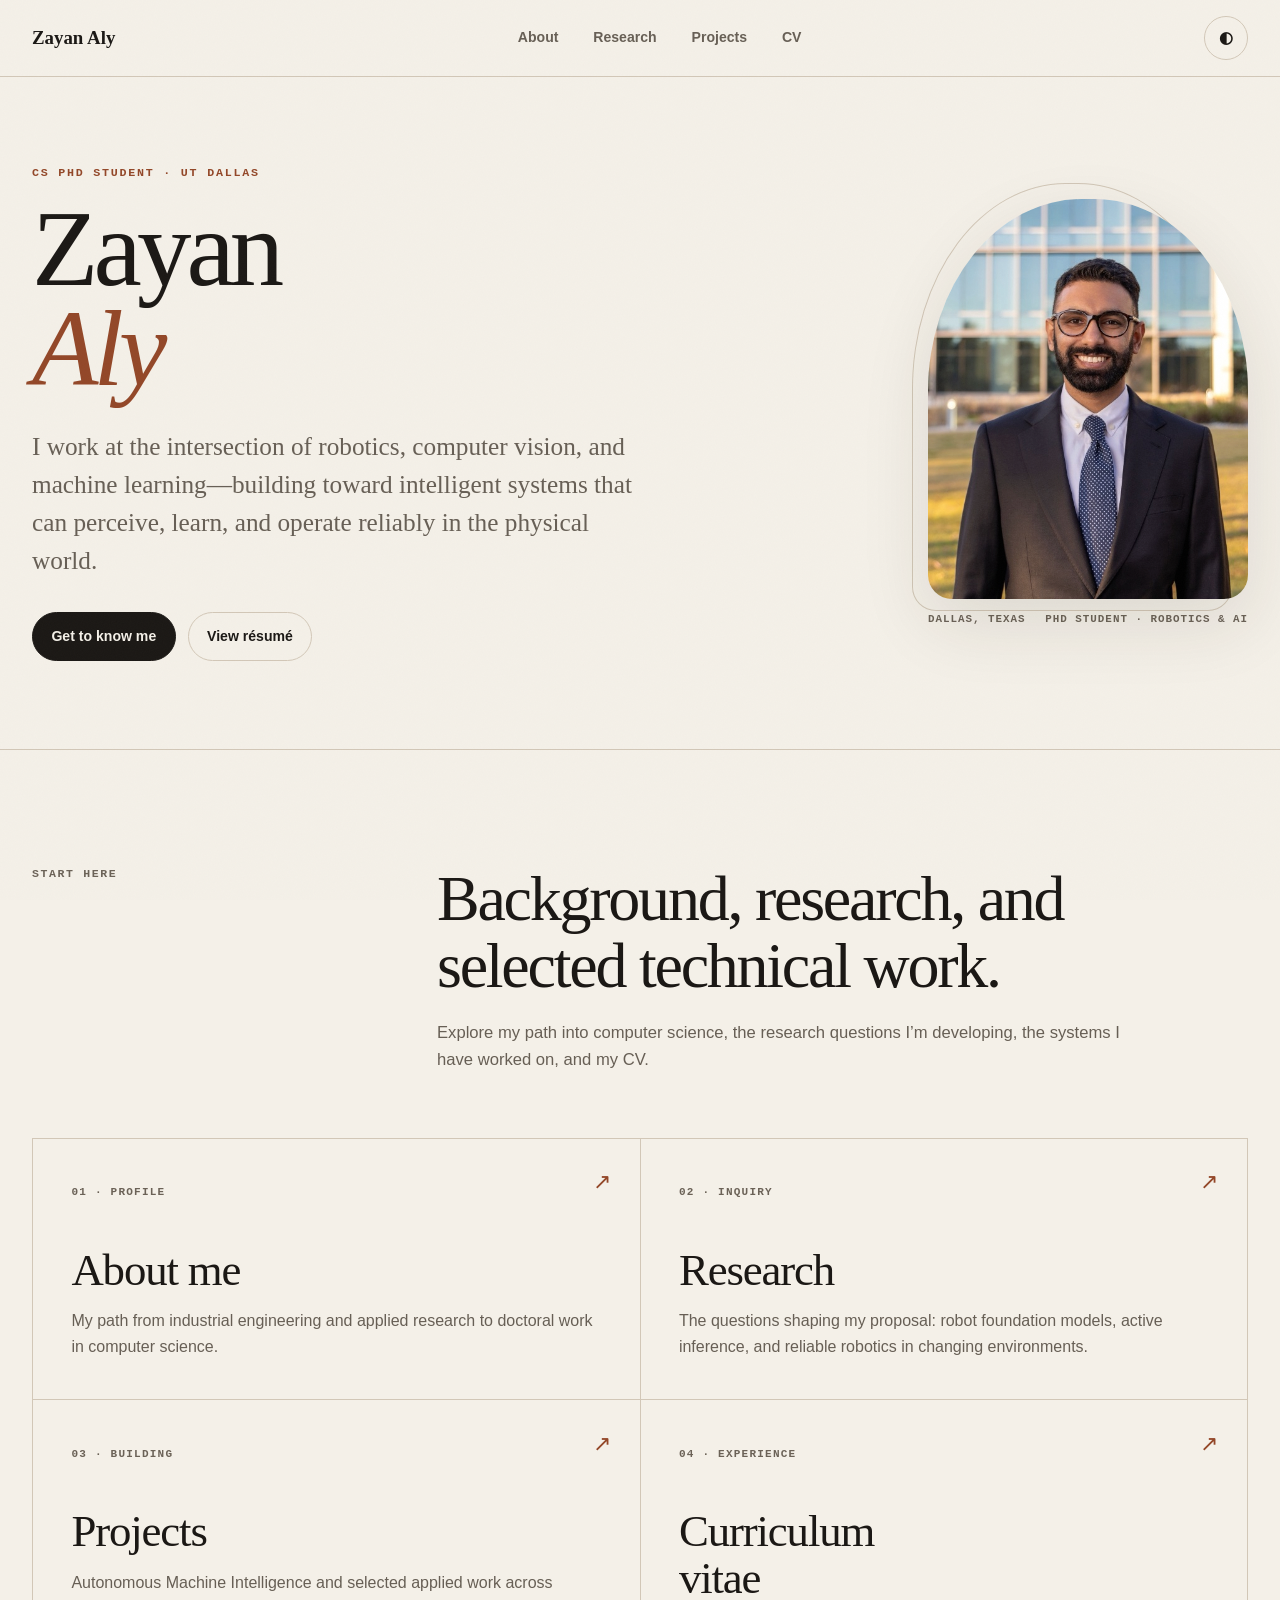
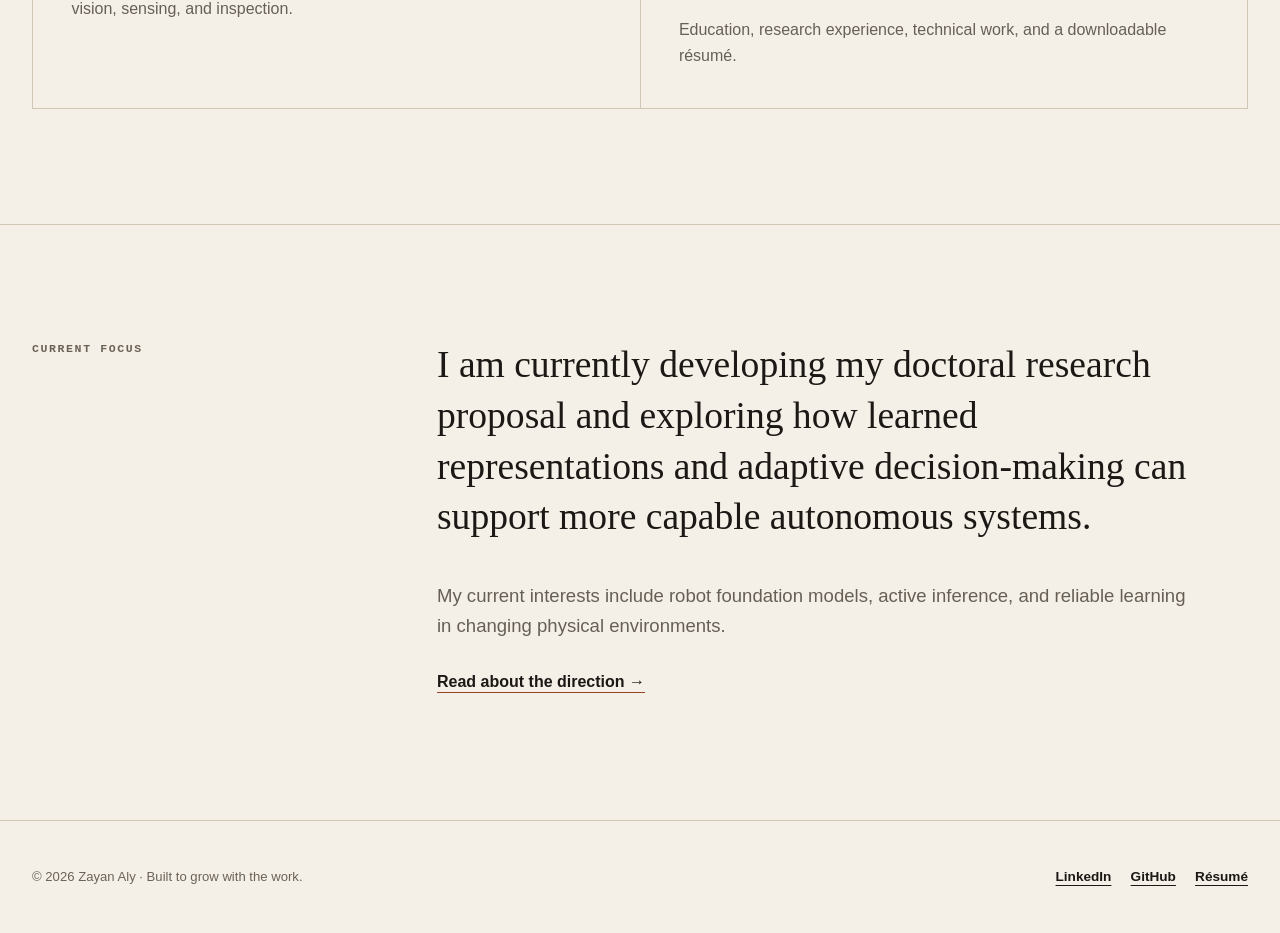
==== commit 8ed3af2b: "Build multi-page research portfolio" ====
--- a/index.html
+++ b/index.html
@@ -3,98 +3,122 @@
 <head>
   <meta charset="utf-8">
   <meta name="viewport" content="width=device-width, initial-scale=1">
-  <meta name="theme-color" content="#141210">
-  <meta name="description" content="Zayan Aly — robot foundation models and active inference. CS PhD @ UT Dallas.">
+  <meta name="theme-color" content="#f4f0e8">
+  <meta name="description" content="Zayan Aly is a computer science PhD student at UT Dallas working across robotics, computer vision, and machine learning.">
   <meta property="og:title" content="Zayan Aly">
-  <meta property="og:description" content="Robot foundation models · active inference — CS PhD @ UT Dallas.">
+  <meta property="og:description" content="Robotics, computer vision, machine learning, and the work behind them.">
   <meta property="og:type" content="website">
   <meta property="og:url" content="https://zayanaly.com/">
   <meta property="og:image" content="https://zayanaly.com/og.png">
   <meta name="twitter:card" content="summary_large_image">
   <meta name="twitter:title" content="Zayan Aly">
-  <meta name="twitter:description" content="Robot foundation models · active inference — CS PhD @ UT Dallas.">
+  <meta name="twitter:description" content="Robotics, computer vision, machine learning, and the work behind them.">
   <meta name="twitter:image" content="https://zayanaly.com/og.png">
   <link rel="canonical" href="https://zayanaly.com/">
-  <link rel="icon" href="favicon.svg" type="image/svg+xml">
-  <link rel="stylesheet" href="styles.css">
-  <title>Zayan Aly</title>
+  <link rel="icon" href="/favicon.svg" type="image/svg+xml">
+  <script src="/theme.js"></script>
+  <link rel="stylesheet" href="/styles.css">
+  <title>Zayan Aly — Robotics &amp; Machine Intelligence</title>
 </head>
 <body>
-  <header>
-    <span class="mono">Zayan Aly</span>
-    <nav class="mono" aria-label="Main links">
-      <a href="https://github.com/zayanaly">GitHub</a>
-      <a href="https://www.linkedin.com/in/zayanaly/">LinkedIn</a>
-      <a href="cv.pdf">Résumé</a>
-      <a href="https://ami.zayanaly.com">Autonomous Machine Intelligence ↗</a>
-    </nav>
+  <a class="skip-link" href="#content">Skip to content</a>
+  <header class="site-header">
+    <div class="header-shell shell">
+      <a class="brand" href="/" aria-current="page">Zayan Aly</a>
+      <nav class="site-nav" aria-label="Primary navigation">
+        <a href="/about/">About</a>
+        <a href="/research/">Research</a>
+        <a href="/projects/">Projects</a>
+        <a href="/cv/">CV</a>
+      </nav>
+      <button class="theme-toggle" type="button" data-theme-toggle aria-label="Change color theme">
+        <span class="theme-icon" aria-hidden="true">◐</span>
+        <span class="theme-label" data-theme-label>Change color theme</span>
+      </button>
+    </div>
   </header>
 
-  <main>
-    <section class="hero wrap">
-      <div class="headshot"><img src="headshot.jpg" alt="Zayan Aly" width="640" height="640"></div>
-      <p class="role mono"><span class="dot"></span> Robot Foundation Models · Active Inference — CS PhD @ UT Dallas</p>
-      <h1 class="big">
-        <span class="line"><span>Zayan</span></span>
-        <span class="line"><span>Aly</span></span>
-      </h1>
-      <div class="meta mono"><span></span><span>scroll ↓</span></div>
+  <main id="content">
+    <section class="home-hero shell">
+      <div class="hero-grid">
+        <div>
+          <p class="eyebrow motion">CS PhD student · UT Dallas</p>
+          <h1 class="hero-title motion" style="--delay: 80ms">Zayan <em>Aly</em></h1>
+          <p class="hero-copy motion" style="--delay: 160ms">I work at the intersection of robotics, computer vision, and machine learning—building toward intelligent systems that can perceive, learn, and operate reliably in the physical world.</p>
+          <div class="hero-actions motion" style="--delay: 240ms">
+            <a class="button" href="/about/">Get to know me</a>
+            <a class="button secondary" href="/cv.pdf">View résumé</a>
+          </div>
+        </div>
+        <figure class="hero-portrait motion" style="--delay: 180ms">
+          <img src="/headshot.jpg" alt="Portrait of Zayan Aly" width="640" height="640">
+          <figcaption class="portrait-caption"><span>Dallas, Texas</span><span>PhD student · Robotics &amp; AI</span></figcaption>
+        </figure>
+      </div>
     </section>
 
-    <div class="marquee" aria-hidden="true">
-      <div class="track">
-        <span>Robot Foundation Models</span><span><em>Active Inference</em></span><span>Research</span><span><em>Papers</em></span><span>Projects</span><span><em>Autonomous Machine Intelligence</em></span>
-        <span>Robot Foundation Models</span><span><em>Active Inference</em></span><span>Research</span><span><em>Papers</em></span><span>Projects</span><span><em>Autonomous Machine Intelligence</em></span>
+    <section class="section">
+      <div class="shell">
+        <div class="section-heading">
+          <span class="section-kicker">Start here</span>
+          <div>
+            <h2>Background, research, and selected technical work.</h2>
+            <p>Explore my path into computer science, the research questions I’m developing, the systems I have worked on, and my CV.</p>
+          </div>
+        </div>
+        <div class="card-grid">
+          <a class="card" href="/about/">
+            <span class="card-number">01 · Profile</span>
+            <span class="card-arrow" aria-hidden="true">↗</span>
+            <h3>About me</h3>
+            <p>My path from industrial engineering and applied research to doctoral work in computer science.</p>
+          </a>
+          <a class="card" href="/research/">
+            <span class="card-number">02 · Inquiry</span>
+            <span class="card-arrow" aria-hidden="true">↗</span>
+            <h3>Research</h3>
+            <p>The questions shaping my proposal: robot foundation models, active inference, and reliable robotics in changing environments.</p>
+          </a>
+          <a class="card" href="/projects/">
+            <span class="card-number">03 · Building</span>
+            <span class="card-arrow" aria-hidden="true">↗</span>
+            <h3>Projects</h3>
+            <p>Autonomous Machine Intelligence and selected applied work across vision, sensing, and inspection.</p>
+          </a>
+          <a class="card" href="/cv/">
+            <span class="card-number">04 · Experience</span>
+            <span class="card-arrow" aria-hidden="true">↗</span>
+            <h3>Curriculum vitae</h3>
+            <p>Education, research experience, technical work, and a downloadable résumé.</p>
+          </a>
+        </div>
       </div>
-    </div>
-
-    <section class="index wrap" aria-label="Site index">
-      <span class="label mono">Index</span>
-      <div class="entry"><span class="num">01</span><span class="title">Research</span><span class="leader"></span><span class="status">in progress</span></div>
-      <div class="entry"><span class="num">02</span><span class="title">Papers</span><span class="leader"></span><span class="status">soon</span></div>
-      <a class="entry" href="https://github.com/zayanaly"><span class="num">03</span><span class="title">Projects</span><span class="leader"></span><span class="status">github ↗</span></a>
-      <a class="entry" href="cv.pdf"><span class="num">04</span><span class="title">Résumé</span><span class="leader"></span><span class="status">pdf ↓</span></a>
-      <a class="entry" href="https://ami.zayanaly.com"><span class="num">05</span><span class="title">Autonomous Machine Intelligence</span><span class="leader"></span><span class="status">private access ↗</span></a>
     </section>
 
-    <section class="cta">
-      <span class="mono">Want the details?</span>
-      <a class="btn" href="https://github.com/zayanaly" id="magnet">Open the work →</a>
+    <section class="section">
+      <div class="shell content-section" style="padding-block: 0; border-top: 0">
+        <h2 class="section-kicker">Current focus</h2>
+        <div class="prose">
+          <p class="opening">I am currently developing my doctoral research proposal and exploring how learned representations and adaptive decision-making can support more capable autonomous systems.</p>
+          <p>My current interests include robot foundation models, active inference, and reliable learning in changing physical environments.</p>
+          <a class="text-link" href="/research/">Read about the direction →</a>
+        </div>
+      </div>
     </section>
   </main>
 
-  <footer>
-    <span>© 2026 Zayan Aly</span>
-    <span>visits are logged</span>
-    <span>zayanaly.com</span>
+  <footer class="site-footer">
+    <div class="footer-shell shell">
+      <p class="footer-note">© <span data-year>2026</span> Zayan Aly · Built to grow with the work.</p>
+      <nav class="footer-links" aria-label="External profiles">
+        <a href="https://www.linkedin.com/in/zayanaly/" rel="me">LinkedIn</a>
+        <a href="https://github.com/zayanaly" rel="me">GitHub</a>
+        <a href="/cv.pdf">Résumé</a>
+      </nav>
+    </div>
   </footer>
 
-  <script>
-    const io = new IntersectionObserver((es) => es.forEach((e) => {
-      if (e.isIntersecting) {
-        e.target.style.transitionDelay = `${(e.target.dataset.i % 6) * 70}ms`;
-        e.target.classList.add('in');
-        io.unobserve(e.target);
-      }
-    }), { threshold: 0.15 });
-    document.querySelectorAll('.entry').forEach((el, i) => { el.dataset.i = i; io.observe(el); });
-
-    const btn = document.getElementById('magnet');
-    if (btn && matchMedia('(pointer:fine)').matches) {
-      btn.addEventListener('mousemove', (e) => {
-        const r = btn.getBoundingClientRect();
-        btn.style.transform = `translate(${(e.clientX - r.left - r.width / 2) * .25}px, ${(e.clientY - r.top - r.height / 2) * .35}px)`;
-      });
-      btn.addEventListener('mouseleave', () => { btn.style.transform = ''; });
-    }
-  </script>
-  <script data-goatcounter="https://zayanaly.goatcounter.com/count"
-          async src="//gc.zgo.at/count.js"></script>
-  <script>
-    if (navigator.sendBeacon) {
-      navigator.sendBeacon('https://zayanaly-visits.zayanaly.workers.dev/hit',
-        JSON.stringify({ page: location.pathname, ref: document.referrer }));
-    }
-  </script>
+  <script src="/script.js" defer></script>
+  <script data-goatcounter="https://zayanaly.goatcounter.com/count" async src="https://gc.zgo.at/count.js"></script>
 </body>
 </html>
--- a/styles.css
+++ b/styles.css
@@ -1,166 +1,930 @@
 :root {
+  color-scheme: light;
+  --bg: #f4f0e8;
+  --surface: #ebe4d8;
+  --surface-strong: #dfd5c5;
+  --ink: #1b1815;
+  --muted: #675f55;
+  --faint: #6b6257;
+  --rule: #d2c7b7;
+  --accent: #934728;
+  --accent-soft: #ead2c2;
+  --header: rgba(244, 240, 232, 0.86);
+  --shadow: 0 24px 70px rgba(45, 34, 24, 0.11);
+  --serif: "Iowan Old Style", "Palatino Linotype", Palatino, Georgia, serif;
+  --sans: Inter, ui-sans-serif, -apple-system, BlinkMacSystemFont, "Segoe UI", sans-serif;
+  --mono: "SFMono-Regular", Consolas, "Liberation Mono", monospace;
+  --ease: cubic-bezier(0.16, 1, 0.3, 1);
+}
+
+@media (prefers-color-scheme: dark) {
+  :root:not([data-theme]) {
+    color-scheme: dark;
+    --bg: #141210;
+    --surface: #1c1916;
+    --surface-strong: #27221d;
+    --ink: #eee8dc;
+    --muted: #b0a79a;
+    --faint: #8e8579;
+    --rule: #332e28;
+    --accent: #d08a5f;
+    --accent-soft: #3b271d;
+    --header: rgba(20, 18, 16, 0.86);
+    --shadow: 0 24px 70px rgba(0, 0, 0, 0.24);
+  }
+}
+
+:root[data-theme="dark"] {
+  color-scheme: dark;
   --bg: #141210;
-  --ink: #ece7db;
-  --faint: #8d8578;
-  --rule: #2c2823;
+  --surface: #1c1916;
+  --surface-strong: #27221d;
+  --ink: #eee8dc;
+  --muted: #b0a79a;
+  --faint: #8e8579;
+  --rule: #332e28;
   --accent: #d08a5f;
-  --ease: cubic-bezier(0.16, 1, 0.3, 1);
-}
-
-* { margin: 0; box-sizing: border-box; }
-
-::selection { background: var(--accent); color: var(--bg); }
-
-html { scroll-behavior: smooth; }
+  --accent-soft: #3b271d;
+  --header: rgba(20, 18, 16, 0.86);
+  --shadow: 0 24px 70px rgba(0, 0, 0, 0.24);
+}
+
+:root[data-theme="light"] {
+  color-scheme: light;
+  --bg: #f4f0e8;
+  --surface: #ebe4d8;
+  --surface-strong: #dfd5c5;
+  --ink: #1b1815;
+  --muted: #675f55;
+  --faint: #6b6257;
+  --rule: #d2c7b7;
+  --accent: #934728;
+  --accent-soft: #ead2c2;
+  --header: rgba(244, 240, 232, 0.86);
+  --shadow: 0 24px 70px rgba(45, 34, 24, 0.11);
+}
+
+* {
+  box-sizing: border-box;
+}
+
+html {
+  background: var(--bg);
+  scroll-behavior: smooth;
+}
 
 body {
+  margin: 0;
+  min-width: 320px;
   background: var(--bg);
   color: var(--ink);
-  font-family: ui-serif, "Iowan Old Style", "Palatino Linotype", Palatino, Georgia, serif;
+  font-family: var(--sans);
+  font-size: 1rem;
+  line-height: 1.65;
   -webkit-font-smoothing: antialiased;
-  overflow-x: hidden;
+  text-rendering: optimizeLegibility;
 }
 
 body::after {
-  content: ""; position: fixed; inset: 0; pointer-events: none; z-index: 99; opacity: .04;
-  background-image: url("data:image/svg+xml,%3Csvg xmlns='http://www.w3.org/2000/svg' width='120' height='120'%3E%3Cfilter id='n'%3E%3CfeTurbulence type='fractalNoise' baseFrequency='0.9' numOctaves='2'/%3E%3C/filter%3E%3Crect width='120' height='120' filter='url(%23n)'/%3E%3C/svg%3E");
-}
-
-.mono {
-  font-family: ui-monospace, "SF Mono", Menlo, Consolas, monospace;
-  font-size: .72rem; letter-spacing: .16em; text-transform: uppercase;
-}
-
-.wrap { padding: 0 clamp(1.25rem, 5vw, 4rem); max-width: 100rem; margin: 0 auto; }
-
-header {
-  position: fixed; top: 0; left: 0; right: 0; z-index: 10;
-  display: flex; justify-content: space-between; align-items: center;
-  padding: 1.2rem clamp(1.25rem, 5vw, 4rem);
-  mix-blend-mode: difference; color: #fff;
-}
-
-header a { color: inherit; text-decoration: none; opacity: .75; transition: opacity .3s; }
-header a:hover { opacity: 1; }
-header nav { display: flex; gap: 1.8rem; flex-wrap: wrap; }
-
-.hero { min-height: 100svh; display: grid; align-content: end; padding-bottom: 4vh; position: relative; }
-.hero .role { display: flex; gap: 1rem; align-items: center; color: var(--faint); margin-bottom: 2vh; }
-.hero .dot { width: .5em; height: .5em; border-radius: 50%; background: var(--accent); animation: pulse 2.4s infinite; flex-shrink: 0; }
-
-@keyframes pulse { 50% { opacity: .35; } }
-
-.big {
-  font-size: clamp(4rem, 17.5vw, 19rem);
-  line-height: .88; letter-spacing: -0.03em; font-weight: 400;
+  position: fixed;
+  inset: 0;
+  z-index: 100;
+  pointer-events: none;
+  content: "";
+  opacity: 0.025;
+  background-image: url("data:image/svg+xml,%3Csvg xmlns='http://www.w3.org/2000/svg' width='120' height='120'%3E%3Cfilter id='n'%3E%3CfeTurbulence type='fractalNoise' baseFrequency='0.85' numOctaves='2'/%3E%3C/filter%3E%3Crect width='120' height='120' filter='url(%23n)'/%3E%3C/svg%3E");
+}
+
+::selection {
+  background: var(--accent);
+  color: var(--bg);
+}
+
+a {
+  color: inherit;
+}
+
+img {
+  display: block;
+  max-width: 100%;
+  height: auto;
+}
+
+button,
+a {
+  -webkit-tap-highlight-color: transparent;
+}
+
+:focus-visible {
+  outline: 2px solid var(--accent);
+  outline-offset: 4px;
+  border-radius: 3px;
+}
+
+.skip-link {
+  position: fixed;
+  top: 0.75rem;
+  left: 0.75rem;
+  z-index: 200;
+  padding: 0.75rem 1rem;
+  background: var(--ink);
+  color: var(--bg);
+  font-weight: 700;
+  text-decoration: none;
+  transform: translateY(-160%);
+  transition: transform 180ms ease;
+}
+
+.skip-link:focus {
+  transform: translateY(0);
+}
+
+.shell {
+  width: min(100% - 2.5rem, 76rem);
+  margin-inline: auto;
+}
+
+.site-header {
+  position: sticky;
+  top: 0;
+  z-index: 50;
+  border-bottom: 1px solid var(--rule);
+  background: var(--header);
+  backdrop-filter: blur(18px);
+  -webkit-backdrop-filter: blur(18px);
+}
+
+.header-shell {
+  display: grid;
+  grid-template-columns: auto 1fr auto;
+  align-items: center;
+  min-height: 4.75rem;
+  gap: 1.5rem;
+}
+
+.brand {
+  font-family: var(--serif);
+  font-size: 1.18rem;
+  font-weight: 700;
+  line-height: 1;
+  text-decoration: none;
+  white-space: nowrap;
+}
+
+.site-nav {
+  display: flex;
+  justify-content: center;
+  align-items: center;
+  gap: clamp(0.3rem, 1.6vw, 1.3rem);
+}
+
+.site-nav a {
+  position: relative;
+  display: inline-flex;
+  align-items: center;
+  min-height: 2.75rem;
+  padding: 0.2rem 0.45rem;
+  color: var(--muted);
+  font-size: 0.88rem;
+  font-weight: 650;
+  text-decoration: none;
+}
+
+.site-nav a::after {
+  position: absolute;
+  right: 0.45rem;
+  bottom: 0.35rem;
+  left: 0.45rem;
+  height: 1px;
+  content: "";
+  background: var(--accent);
+  transform: scaleX(0);
+  transform-origin: right;
+  transition: transform 260ms var(--ease);
+}
+
+.site-nav a:hover,
+.site-nav a[aria-current="page"] {
+  color: var(--ink);
+}
+
+.site-nav a:hover::after,
+.site-nav a[aria-current="page"]::after {
+  transform: scaleX(1);
+  transform-origin: left;
+}
+
+.theme-toggle {
+  display: inline-flex;
+  align-items: center;
+  justify-content: center;
+  min-width: 2.75rem;
+  min-height: 2.75rem;
+  padding: 0.55rem 0.75rem;
+  border: 1px solid var(--rule);
+  border-radius: 999px;
+  background: transparent;
+  color: var(--ink);
+  font: 650 0.75rem/1 var(--sans);
+  cursor: pointer;
+  transition: border-color 180ms ease, background 180ms ease, transform 180ms ease;
+}
+
+.theme-toggle:hover {
+  border-color: var(--accent);
+  background: var(--surface);
+  transform: translateY(-1px);
+}
+
+.theme-toggle .theme-icon {
+  font-size: 1rem;
+}
+
+.theme-toggle .theme-label {
+  position: absolute;
+  width: 1px;
+  height: 1px;
+  overflow: hidden;
+  clip: rect(0 0 0 0);
+  clip-path: inset(50%);
+  white-space: nowrap;
+}
+
+.eyebrow {
+  margin: 0 0 1.1rem;
+  color: var(--accent);
+  font: 700 0.73rem/1.4 var(--mono);
+  letter-spacing: 0.15em;
   text-transform: uppercase;
 }
 
-.big .line { display: block; overflow: hidden; }
-.big .line > span { display: block; transform: translateY(115%); animation: rise 1.1s var(--ease) forwards; }
-.big .line:nth-child(2) > span { animation-delay: .12s; color: var(--accent); font-style: italic; }
-
-@keyframes rise { to { transform: translateY(0); } }
-
-.hero .meta { display: flex; justify-content: space-between; align-items: baseline; margin-top: 3.5vh; color: var(--faint); flex-wrap: wrap; gap: 1rem; }
-
-.headshot {
-  position: absolute; right: clamp(1.25rem, 5vw, 4rem); top: 16vh;
-  width: clamp(6rem, 14vw, 12rem); aspect-ratio: 1; border-radius: 50%;
-  border: 1px solid var(--rule); overflow: hidden;
-  animation: fadein 1.6s .6s var(--ease) backwards;
-}
-
-.headshot img {
-  display: block; width: 100%; height: 100%;
-  object-fit: cover; border-radius: 50%;
-  filter: saturate(.92);
-  transition: filter .5s var(--ease), transform .5s var(--ease);
-}
-
-.headshot:hover img { filter: saturate(1.05); transform: scale(1.04); }
-
-@keyframes fadein { from { opacity: 0; transform: translateY(20px); } }
-
-.marquee { border-block: 1px solid var(--rule); padding: 1.1rem 0; overflow: hidden; white-space: nowrap; }
-.marquee .track { display: inline-block; animation: slide 28s linear infinite; }
-.marquee:hover .track { animation-play-state: paused; }
-.marquee span { font-size: 1.05rem; letter-spacing: .02em; color: var(--faint); padding-right: 3.2rem; }
-.marquee em { color: var(--ink); font-style: italic; }
-
-@keyframes slide { to { transform: translateX(-50%); } }
-
-.index { padding: 12vh 0 10vh; }
-.index .label { color: var(--faint); display: block; margin-bottom: 2rem; }
-
-.entry {
-  display: flex; align-items: baseline; gap: 1.6rem;
-  padding: 1.6rem 0; border-top: 1px solid var(--rule);
-  color: inherit; text-decoration: none; position: relative;
-  opacity: 0; transform: translateY(28px);
-  transition: opacity .9s var(--ease), transform .9s var(--ease), padding-left .45s var(--ease);
-}
-
-.entry.in { opacity: 1; transform: none; }
-.entry:last-of-type { border-bottom: 1px solid var(--rule); }
-.entry .num { font-family: ui-monospace, Menlo, monospace; font-size: .78rem; color: var(--faint); }
-.entry .title { font-size: clamp(1.8rem, 4.6vw, 3.4rem); letter-spacing: -0.015em; transition: color .35s; }
-.entry .leader { flex: 1; }
-.entry .status { font-family: ui-monospace, Menlo, monospace; font-size: .74rem; letter-spacing: .1em; color: var(--faint); text-transform: uppercase; transition: color .35s; }
-
-a.entry:hover { padding-left: 1.2rem; }
-a.entry:hover .title, a.entry:hover .status { color: var(--accent); }
-
-a.entry::before {
-  content: "→"; position: absolute; left: -1.4rem; opacity: 0; color: var(--accent);
-  transition: opacity .35s var(--ease), left .35s var(--ease);
-}
-
-a.entry:hover::before { left: -0.2rem; opacity: 1; }
-
-.cta { padding: 14vh 0 16vh; text-align: center; }
-.cta .mono { color: var(--faint); display: block; margin-bottom: 2.2rem; }
-
-.btn {
-  display: inline-block; font-size: clamp(1.2rem, 2.6vw, 1.8rem);
-  color: var(--bg); background: var(--ink); text-decoration: none;
-  padding: 1em 2.2em; border-radius: 99em;
-  transition: background .4s var(--ease), transform .3s var(--ease);
-  will-change: transform;
-}
-
-.btn:hover { background: var(--accent); }
-
-footer {
-  display: flex; justify-content: space-between; gap: 1rem; flex-wrap: wrap;
-  padding: 1.4rem clamp(1.25rem, 5vw, 4rem);
+.home-hero {
+  display: grid;
+  align-items: center;
+  min-height: min(42rem, calc(100svh - 4.75rem));
+  padding-block: clamp(3.5rem, 6vw, 5rem);
+}
+
+.hero-grid {
+  display: grid;
+  grid-template-columns: minmax(0, 1.3fr) minmax(15rem, 0.7fr);
+  align-items: center;
+  gap: clamp(2.5rem, 8vw, 7rem);
+}
+
+.hero-title,
+.page-title {
+  margin: 0;
+  font-family: var(--serif);
+  font-weight: 400;
+  letter-spacing: -0.045em;
+  line-height: 0.92;
+}
+
+.hero-title {
+  max-width: 7ch;
+  font-size: clamp(4.5rem, 8.5vw, 8rem);
+}
+
+.hero-title em {
+  color: var(--accent);
+  font-weight: 400;
+}
+
+.hero-copy {
+  max-width: 38rem;
+  margin: 1.8rem 0 0;
+  color: var(--muted);
+  font-family: var(--serif);
+  font-size: clamp(1.22rem, 2vw, 1.58rem);
+  line-height: 1.5;
+}
+
+.hero-actions,
+.button-row {
+  display: flex;
+  flex-wrap: wrap;
+  align-items: center;
+  gap: 0.75rem;
+  margin-top: 2rem;
+}
+
+.button {
+  display: inline-flex;
+  align-items: center;
+  justify-content: center;
+  min-height: 3rem;
+  padding: 0.75rem 1.15rem;
+  border: 1px solid var(--ink);
+  border-radius: 999px;
+  background: var(--ink);
+  color: var(--bg);
+  font-size: 0.88rem;
+  font-weight: 750;
+  text-decoration: none;
+  transition: transform 220ms var(--ease), background 180ms ease, color 180ms ease, border-color 180ms ease;
+}
+
+.button:hover {
+  transform: translateY(-2px);
+  background: var(--accent);
+  border-color: var(--accent);
+}
+
+.button.secondary {
+  background: transparent;
+  color: var(--ink);
+  border-color: var(--rule);
+}
+
+.button.secondary:hover {
+  background: var(--surface);
+  border-color: var(--accent);
+}
+
+.hero-portrait {
+  position: relative;
+  width: min(100%, 20rem);
+  justify-self: end;
+  margin: 0;
+}
+
+.hero-portrait::before {
+  position: absolute;
+  inset: -1rem 1rem 1rem -1rem;
+  z-index: -1;
+  border: 1px solid var(--rule);
+  border-radius: 48% 48% 1.5rem 1.5rem;
+  content: "";
+}
+
+.hero-portrait img {
+  width: 100%;
+  aspect-ratio: 4 / 5;
+  border-radius: 48% 48% 1.5rem 1.5rem;
+  object-fit: cover;
+  object-position: center 30%;
+  filter: saturate(0.9) contrast(1.02);
+  box-shadow: var(--shadow);
+  transition: filter 350ms ease, transform 450ms var(--ease);
+}
+
+.hero-portrait:hover img {
+  filter: saturate(1) contrast(1.02);
+  transform: translateY(-4px);
+}
+
+.portrait-caption {
+  display: flex;
+  justify-content: space-between;
+  gap: 1rem;
+  margin-top: 0.85rem;
+  color: var(--faint);
+  font: 650 0.68rem/1.4 var(--mono);
+  letter-spacing: 0.09em;
+  text-transform: uppercase;
+}
+
+.section {
+  padding-block: clamp(4.5rem, 9vw, 8rem);
   border-top: 1px solid var(--rule);
-  font-size: .8rem; letter-spacing: .05em; color: var(--faint);
-}
-
-/* 404 page */
-.sentence {
-  font-size: clamp(2rem, 5.2vw, 4.4rem);
-  line-height: 1.18; letter-spacing: -0.018em; font-weight: 400;
-  max-width: 22ch; text-wrap: balance;
-  padding: clamp(6rem, 25vh, 14rem) clamp(1.25rem, 5vw, 4rem) 4rem;
-}
-
-.sentence em { font-style: italic; }
-
-.sentence a {
-  color: inherit;
-  text-decoration-line: underline;
-  text-decoration-thickness: 0.035em;
-  text-underline-offset: 0.14em;
-  text-decoration-color: var(--faint);
-  transition: color 0.25s ease, text-decoration-color 0.25s ease;
-}
-
-.sentence a:hover { color: var(--accent); text-decoration-color: var(--accent); }
+}
+
+.section-heading {
+  display: grid;
+  grid-template-columns: minmax(9rem, 0.28fr) minmax(0, 0.72fr);
+  gap: clamp(2rem, 7vw, 6rem);
+  margin-bottom: clamp(2rem, 5vw, 4rem);
+}
+
+.section-kicker {
+  display: block;
+  margin: 0;
+  color: var(--faint);
+  font: 700 0.72rem/1.5 var(--mono);
+  letter-spacing: 0.14em;
+  text-transform: uppercase;
+}
+
+.section-heading h2,
+.content-heading {
+  margin: 0;
+  font-family: var(--serif);
+  font-size: clamp(2.2rem, 5vw, 4.6rem);
+  font-weight: 400;
+  letter-spacing: -0.035em;
+  line-height: 1.05;
+}
+
+.section-heading p {
+  max-width: 45rem;
+  margin: 1.2rem 0 0;
+  color: var(--muted);
+  font-size: 1.04rem;
+}
+
+.card-grid {
+  display: grid;
+  grid-template-columns: repeat(2, minmax(0, 1fr));
+  border-top: 1px solid var(--rule);
+  border-left: 1px solid var(--rule);
+}
+
+.card {
+  position: relative;
+  min-height: 15rem;
+  padding: clamp(1.5rem, 4vw, 2.4rem);
+  border-right: 1px solid var(--rule);
+  border-bottom: 1px solid var(--rule);
+  background: transparent;
+  text-decoration: none;
+  transition: background 240ms ease, transform 260ms var(--ease), box-shadow 260ms ease;
+}
+
+a.card:hover {
+  z-index: 2;
+  background: var(--surface);
+  transform: translateY(-4px);
+  box-shadow: var(--shadow);
+}
+
+.card-number,
+.meta-label,
+.status {
+  color: var(--faint);
+  font: 700 0.69rem/1.5 var(--mono);
+  letter-spacing: 0.11em;
+  text-transform: uppercase;
+}
+
+.card h3 {
+  max-width: 12ch;
+  margin: 2.7rem 0 0.9rem;
+  font-family: var(--serif);
+  font-size: clamp(2rem, 3.5vw, 3rem);
+  font-weight: 400;
+  letter-spacing: -0.025em;
+  line-height: 1.05;
+}
+
+.card p {
+  max-width: 34rem;
+  margin: 0;
+  color: var(--muted);
+}
+
+.card-arrow {
+  position: absolute;
+  top: 1.6rem;
+  right: 1.8rem;
+  color: var(--accent);
+  font-size: 1.35rem;
+  transition: transform 240ms var(--ease);
+}
+
+a.card:hover .card-arrow {
+  transform: translate(3px, -3px);
+}
+
+.page-intro {
+  padding-block: clamp(4rem, 8vw, 7rem) clamp(3.5rem, 7vw, 5.5rem);
+}
+
+.page-intro-grid {
+  display: grid;
+  grid-template-columns: minmax(0, 0.78fr) minmax(17rem, 0.22fr);
+  align-items: end;
+  gap: clamp(2.5rem, 8vw, 7rem);
+}
+
+.page-title {
+  max-width: 14ch;
+  font-size: clamp(3.5rem, 7vw, 6.5rem);
+}
+
+.page-lead {
+  max-width: 45rem;
+  margin: 1.6rem 0 0;
+  color: var(--muted);
+  font-family: var(--serif);
+  font-size: clamp(1.25rem, 2.4vw, 1.7rem);
+  line-height: 1.5;
+}
+
+.page-mark {
+  display: grid;
+  place-items: center;
+  width: min(100%, 11rem);
+  aspect-ratio: 1;
+  justify-self: end;
+  border: 1px solid var(--rule);
+  border-radius: 50%;
+  color: var(--accent);
+  font-family: var(--serif);
+  font-size: 4rem;
+  font-style: italic;
+}
+
+.content-section {
+  display: grid;
+  grid-template-columns: minmax(9rem, 0.28fr) minmax(0, 0.72fr);
+  gap: clamp(2rem, 7vw, 6rem);
+  padding-block: clamp(3.8rem, 8vw, 7rem);
+  border-top: 1px solid var(--rule);
+}
+
+.prose {
+  max-width: 48rem;
+}
+
+.prose > :first-child {
+  margin-top: 0;
+}
+
+.prose p {
+  color: var(--muted);
+  font-size: clamp(1.05rem, 1.5vw, 1.16rem);
+}
+
+.prose .opening {
+  color: var(--ink);
+  font-family: var(--serif);
+  font-size: clamp(1.55rem, 3vw, 2.35rem);
+  line-height: 1.35;
+}
+
+.timeline,
+.stack {
+  display: grid;
+  gap: 0;
+  border-top: 1px solid var(--rule);
+}
+
+.timeline-item,
+.stack-item {
+  display: grid;
+  grid-template-columns: minmax(8rem, 0.28fr) minmax(0, 0.72fr);
+  gap: 1.5rem;
+  padding-block: 1.8rem;
+  border-bottom: 1px solid var(--rule);
+}
+
+.timeline-item h3,
+.stack-item h3 {
+  margin: 0;
+  font-family: var(--serif);
+  font-size: clamp(1.45rem, 2.5vw, 2rem);
+  font-weight: 400;
+  line-height: 1.2;
+}
+
+.timeline-item p,
+.stack-item p {
+  margin: 0.55rem 0 0;
+  color: var(--muted);
+}
+
+.focus-grid,
+.project-grid {
+  display: grid;
+  grid-template-columns: repeat(3, minmax(0, 1fr));
+  gap: 1rem;
+}
+
+.focus-card,
+.project-card,
+.callout {
+  padding: clamp(1.35rem, 3vw, 2rem);
+  border: 1px solid var(--rule);
+  border-radius: 1rem;
+  background: var(--surface);
+}
+
+.focus-card h2,
+.focus-card h3,
+.project-card h2,
+.project-card h3,
+.callout h2,
+.callout h3 {
+  margin: 1.4rem 0 0.7rem;
+  font-family: var(--serif);
+  font-size: clamp(1.55rem, 2.8vw, 2.2rem);
+  font-weight: 400;
+  line-height: 1.15;
+}
+
+.focus-card p,
+.project-card p,
+.callout p {
+  margin: 0;
+  color: var(--muted);
+}
+
+.project-card {
+  min-height: 18rem;
+  display: flex;
+  flex-direction: column;
+}
+
+.project-card .project-link {
+  margin-top: auto;
+  padding-top: 2rem;
+}
+
+.text-link {
+  display: inline-flex;
+  align-items: center;
+  min-height: 2.75rem;
+  color: var(--ink);
+  font-weight: 750;
+  text-decoration-color: var(--accent);
+  text-underline-offset: 0.3em;
+  text-decoration-thickness: 1px;
+}
+
+.text-link:hover {
+  color: var(--accent);
+}
+
+.feature-project {
+  display: grid;
+  grid-template-columns: minmax(0, 0.65fr) minmax(15rem, 0.35fr);
+  gap: clamp(2rem, 7vw, 6rem);
+  padding: clamp(2rem, 6vw, 5rem);
+  border: 1px solid var(--rule);
+  border-radius: 1.3rem;
+  background: var(--surface);
+}
+
+.feature-project h2 {
+  max-width: 12ch;
+  margin: 0.8rem 0 1.2rem;
+  font-family: var(--serif);
+  font-size: clamp(2.7rem, 6vw, 5.8rem);
+  font-weight: 400;
+  letter-spacing: -0.04em;
+  line-height: 0.98;
+}
+
+.feature-project p {
+  max-width: 42rem;
+  color: var(--muted);
+}
+
+.feature-aside {
+  align-self: end;
+  padding-top: 1rem;
+  border-top: 1px solid var(--rule);
+}
+
+.feature-aside p {
+  margin: 0.5rem 0 0;
+  font-size: 0.92rem;
+}
+
+.cv-summary {
+  display: grid;
+  grid-template-columns: repeat(2, minmax(0, 1fr));
+  border-top: 1px solid var(--rule);
+  border-left: 1px solid var(--rule);
+}
+
+.cv-block {
+  padding: clamp(1.5rem, 4vw, 2.5rem);
+  border-right: 1px solid var(--rule);
+  border-bottom: 1px solid var(--rule);
+}
+
+.cv-block h2,
+.cv-block h3 {
+  margin: 2rem 0 0.9rem;
+  font-family: var(--serif);
+  font-size: clamp(1.65rem, 3vw, 2.35rem);
+  font-weight: 400;
+  line-height: 1.15;
+}
+
+.cv-block p {
+  margin: 0;
+  color: var(--muted);
+}
+
+.tag-list {
+  display: flex;
+  flex-wrap: wrap;
+  gap: 0.55rem;
+  margin: 1.2rem 0 0;
+  padding: 0;
+  list-style: none;
+}
+
+.tag-list li {
+  padding: 0.45rem 0.7rem;
+  border: 1px solid var(--rule);
+  border-radius: 999px;
+  color: var(--muted);
+  font-size: 0.8rem;
+}
+
+.site-footer {
+  border-top: 1px solid var(--rule);
+}
+
+.footer-shell {
+  display: grid;
+  grid-template-columns: 1fr auto;
+  align-items: center;
+  min-height: 7rem;
+  gap: 2rem;
+  padding-block: 1.5rem;
+}
+
+.footer-note {
+  margin: 0;
+  color: var(--faint);
+  font-size: 0.82rem;
+}
+
+.footer-links {
+  display: flex;
+  flex-wrap: wrap;
+  justify-content: flex-end;
+  gap: 0.4rem 1.2rem;
+}
+
+.footer-links a {
+  display: inline-flex;
+  align-items: center;
+  min-height: 2.75rem;
+  font-size: 0.85rem;
+  font-weight: 700;
+  text-underline-offset: 0.3em;
+}
+
+.not-found {
+  display: grid;
+  align-content: center;
+  min-height: calc(100svh - 11.75rem);
+  padding-block: 5rem;
+}
+
+.not-found h1 {
+  max-width: 11ch;
+  margin: 0;
+  font-family: var(--serif);
+  font-size: clamp(4rem, 11vw, 10rem);
+  font-weight: 400;
+  letter-spacing: -0.05em;
+  line-height: 0.95;
+}
+
+.not-found p {
+  max-width: 35rem;
+  margin: 2rem 0 0;
+  color: var(--muted);
+  font-size: 1.15rem;
+}
+
+.motion {
+  animation: rise-in 650ms var(--ease) both;
+  animation-delay: var(--delay, 0ms);
+}
+
+@keyframes rise-in {
+  from {
+    opacity: 0;
+    transform: translateY(14px);
+  }
+  to {
+    opacity: 1;
+    transform: translateY(0);
+  }
+}
+
+@view-transition {
+  navigation: auto;
+}
+
+::view-transition-old(root),
+::view-transition-new(root) {
+  animation-duration: 220ms;
+}
+
+@media (max-width: 860px) {
+  .header-shell {
+    grid-template-columns: 1fr auto;
+    gap: 0.25rem 1rem;
+    min-height: auto;
+    padding-top: 0.75rem;
+  }
+
+  .site-nav {
+    grid-column: 1 / -1;
+    grid-row: 2;
+    justify-content: flex-start;
+    flex-wrap: wrap;
+    gap: 0.2rem;
+  }
+
+  .site-nav a {
+    flex: 0 0 auto;
+  }
+
+  .theme-toggle {
+    grid-column: 2;
+    grid-row: 1;
+    justify-self: end;
+  }
+
+  .hero-grid,
+  .page-intro-grid,
+  .feature-project {
+    grid-template-columns: 1fr;
+  }
+
+  .home-hero {
+    min-height: auto;
+  }
+
+  .hero-portrait {
+    width: min(80%, 20rem);
+    justify-self: start;
+  }
+
+  .page-mark {
+    display: none;
+  }
+
+  .focus-grid,
+  .project-grid {
+    grid-template-columns: 1fr;
+  }
+
+  .project-card {
+    min-height: 17rem;
+  }
+}
+
+@media (max-width: 640px) {
+  .shell {
+    width: min(100% - 2rem, 76rem);
+  }
+
+  .hero-title {
+    font-size: clamp(4rem, 22vw, 6.4rem);
+  }
+
+  .hero-copy {
+    font-size: 1.16rem;
+  }
+
+  .section-heading,
+  .content-section {
+    grid-template-columns: 1fr;
+    gap: 1.4rem;
+  }
+
+  .card-grid,
+  .cv-summary {
+    grid-template-columns: 1fr;
+  }
+
+  .card {
+    min-height: 15rem;
+  }
+
+  .timeline-item,
+  .stack-item {
+    grid-template-columns: 1fr;
+    gap: 0.7rem;
+  }
+
+  .footer-shell {
+    grid-template-columns: 1fr;
+    gap: 0.5rem;
+  }
+
+  .footer-links {
+    justify-content: flex-start;
+  }
+}
 
 @media (prefers-reduced-motion: reduce) {
-  *, *::before, *::after { animation: none !important; transition: none !important; }
-  .entry { opacity: 1; transform: none; }
-  .big .line > span { transform: none; }
-}
+  html {
+    scroll-behavior: auto;
+  }
+
+  *,
+  *::before,
+  *::after {
+    scroll-behavior: auto !important;
+    animation-duration: 0.01ms !important;
+    animation-iteration-count: 1 !important;
+    transition-duration: 0.01ms !important;
+  }
+
+  ::view-transition-old(root),
+  ::view-transition-new(root) {
+    animation: none !important;
+  }
+}
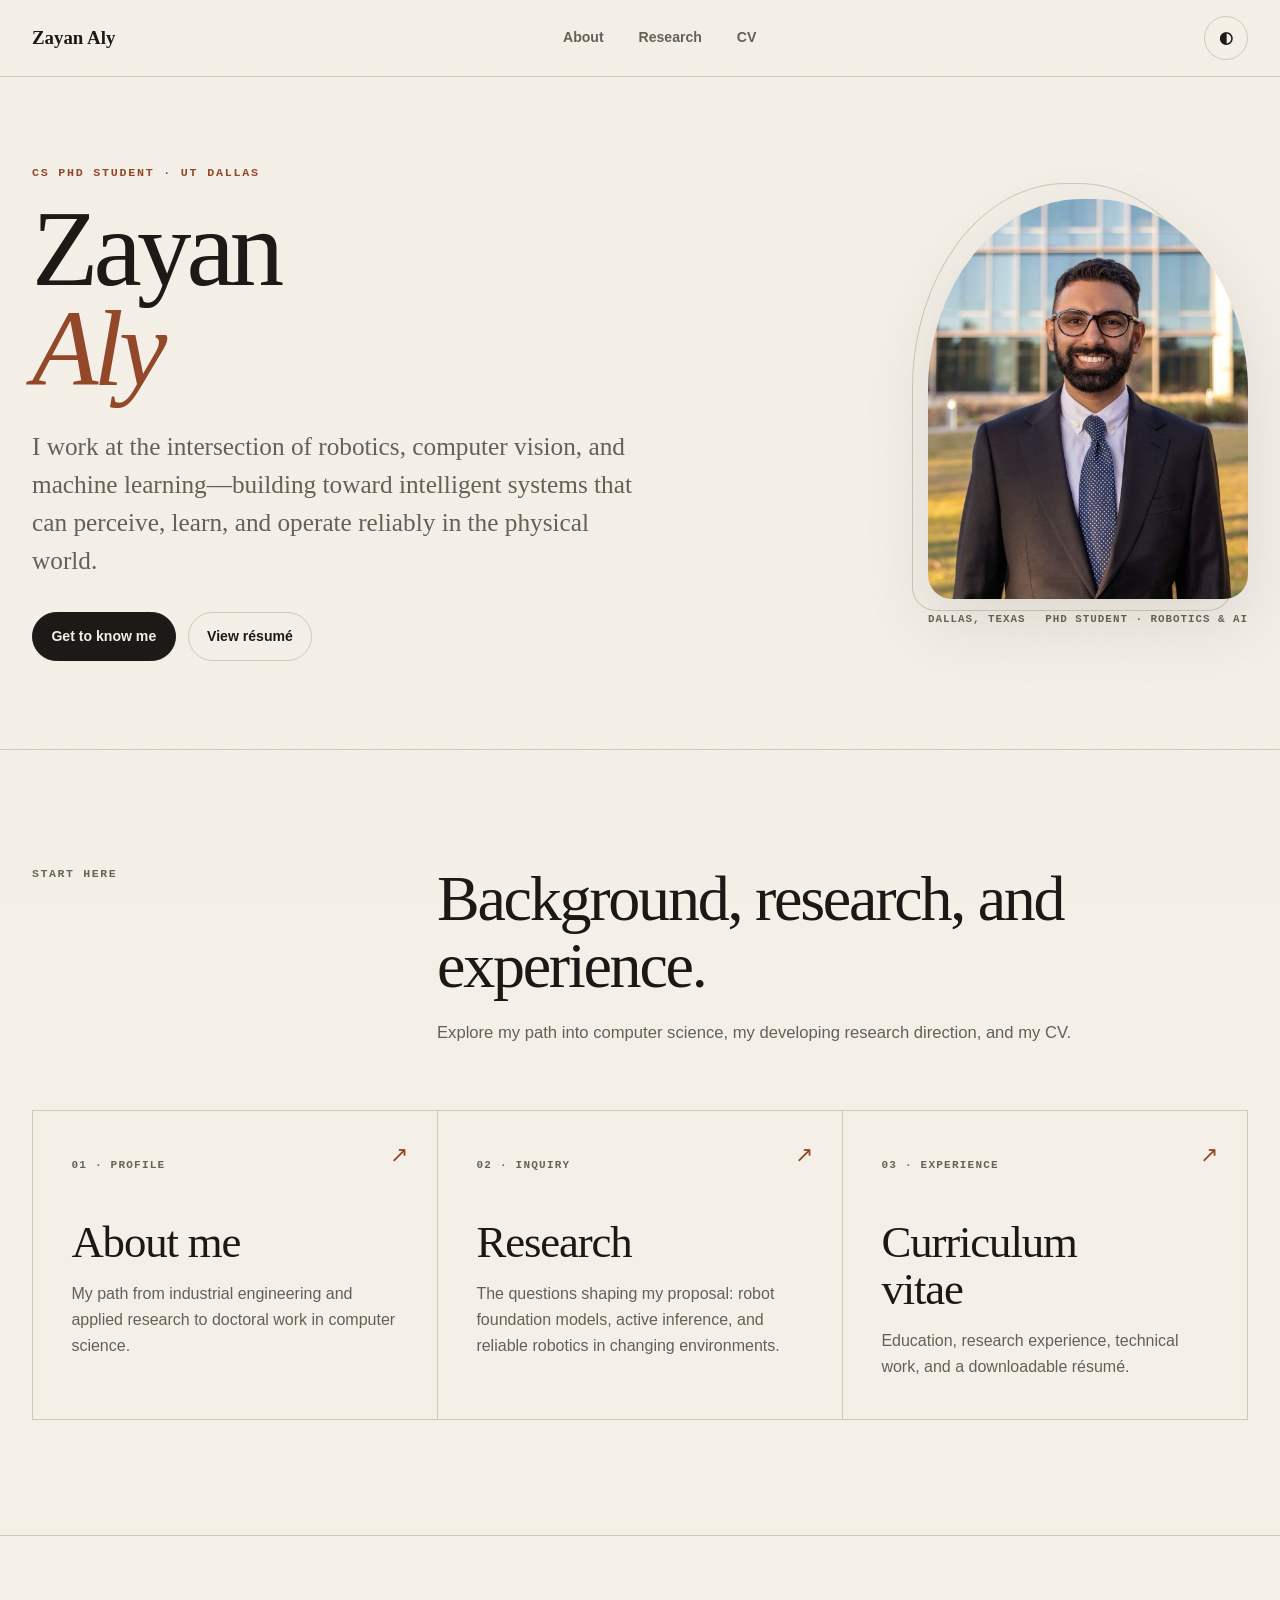
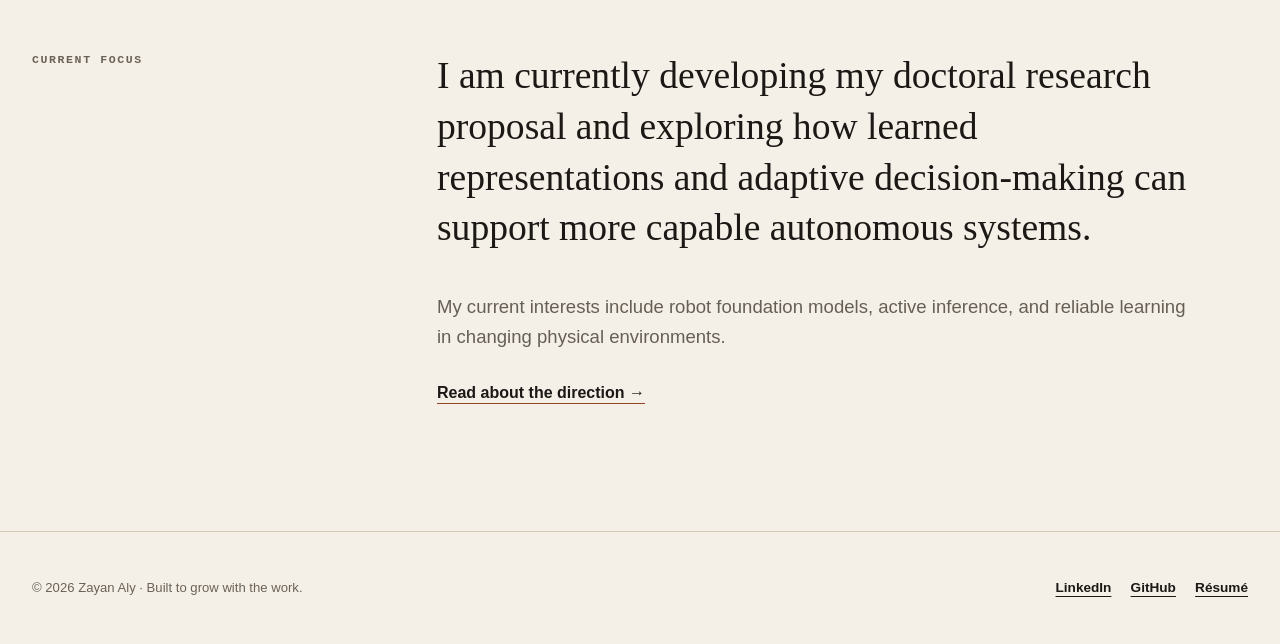
==== commit d69c0b35: "Remove Projects from public site" ====
--- a/index.html
+++ b/index.html
@@ -28,7 +28,6 @@
       <nav class="site-nav" aria-label="Primary navigation">
         <a href="/about/">About</a>
         <a href="/research/">Research</a>
-        <a href="/projects/">Projects</a>
         <a href="/cv/">CV</a>
       </nav>
       <button class="theme-toggle" type="button" data-theme-toggle aria-label="Change color theme">
@@ -62,8 +61,8 @@
         <div class="section-heading">
           <span class="section-kicker">Start here</span>
           <div>
-            <h2>Background, research, and selected technical work.</h2>
-            <p>Explore my path into computer science, the research questions I’m developing, the systems I have worked on, and my CV.</p>
+            <h2>Background, research, and experience.</h2>
+            <p>Explore my path into computer science, my developing research direction, and my CV.</p>
           </div>
         </div>
         <div class="card-grid">
@@ -79,14 +78,8 @@
             <h3>Research</h3>
             <p>The questions shaping my proposal: robot foundation models, active inference, and reliable robotics in changing environments.</p>
           </a>
-          <a class="card" href="/projects/">
-            <span class="card-number">03 · Building</span>
-            <span class="card-arrow" aria-hidden="true">↗</span>
-            <h3>Projects</h3>
-            <p>Autonomous Machine Intelligence and selected applied work across vision, sensing, and inspection.</p>
-          </a>
           <a class="card" href="/cv/">
-            <span class="card-number">04 · Experience</span>
+            <span class="card-number">03 · Experience</span>
             <span class="card-arrow" aria-hidden="true">↗</span>
             <h3>Curriculum vitae</h3>
             <p>Education, research experience, technical work, and a downloadable résumé.</p>
--- a/styles.css
+++ b/styles.css
@@ -425,7 +425,7 @@
 
 .card-grid {
   display: grid;
-  grid-template-columns: repeat(2, minmax(0, 1fr));
+  grid-template-columns: repeat(3, minmax(0, 1fr));
   border-top: 1px solid var(--rule);
   border-left: 1px solid var(--rule);
 }
@@ -584,15 +584,13 @@
   color: var(--muted);
 }
 
-.focus-grid,
-.project-grid {
+.focus-grid {
   display: grid;
   grid-template-columns: repeat(3, minmax(0, 1fr));
   gap: 1rem;
 }
 
 .focus-card,
-.project-card,
 .callout {
   padding: clamp(1.35rem, 3vw, 2rem);
   border: 1px solid var(--rule);
@@ -602,8 +600,6 @@
 
 .focus-card h2,
 .focus-card h3,
-.project-card h2,
-.project-card h3,
 .callout h2,
 .callout h3 {
   margin: 1.4rem 0 0.7rem;
@@ -614,21 +610,9 @@
 }
 
 .focus-card p,
-.project-card p,
 .callout p {
   margin: 0;
   color: var(--muted);
-}
-
-.project-card {
-  min-height: 18rem;
-  display: flex;
-  flex-direction: column;
-}
-
-.project-card .project-link {
-  margin-top: auto;
-  padding-top: 2rem;
 }
 
 .text-link {
@@ -644,42 +628,6 @@
 
 .text-link:hover {
   color: var(--accent);
-}
-
-.feature-project {
-  display: grid;
-  grid-template-columns: minmax(0, 0.65fr) minmax(15rem, 0.35fr);
-  gap: clamp(2rem, 7vw, 6rem);
-  padding: clamp(2rem, 6vw, 5rem);
-  border: 1px solid var(--rule);
-  border-radius: 1.3rem;
-  background: var(--surface);
-}
-
-.feature-project h2 {
-  max-width: 12ch;
-  margin: 0.8rem 0 1.2rem;
-  font-family: var(--serif);
-  font-size: clamp(2.7rem, 6vw, 5.8rem);
-  font-weight: 400;
-  letter-spacing: -0.04em;
-  line-height: 0.98;
-}
-
-.feature-project p {
-  max-width: 42rem;
-  color: var(--muted);
-}
-
-.feature-aside {
-  align-self: end;
-  padding-top: 1rem;
-  border-top: 1px solid var(--rule);
-}
-
-.feature-aside p {
-  margin: 0.5rem 0 0;
-  font-size: 0.92rem;
 }
 
 .cv-summary {
@@ -837,8 +785,7 @@
   }
 
   .hero-grid,
-  .page-intro-grid,
-  .feature-project {
+  .page-intro-grid {
     grid-template-columns: 1fr;
   }
 
@@ -855,13 +802,8 @@
     display: none;
   }
 
-  .focus-grid,
-  .project-grid {
+  .focus-grid {
     grid-template-columns: 1fr;
-  }
-
-  .project-card {
-    min-height: 17rem;
   }
 }
 
